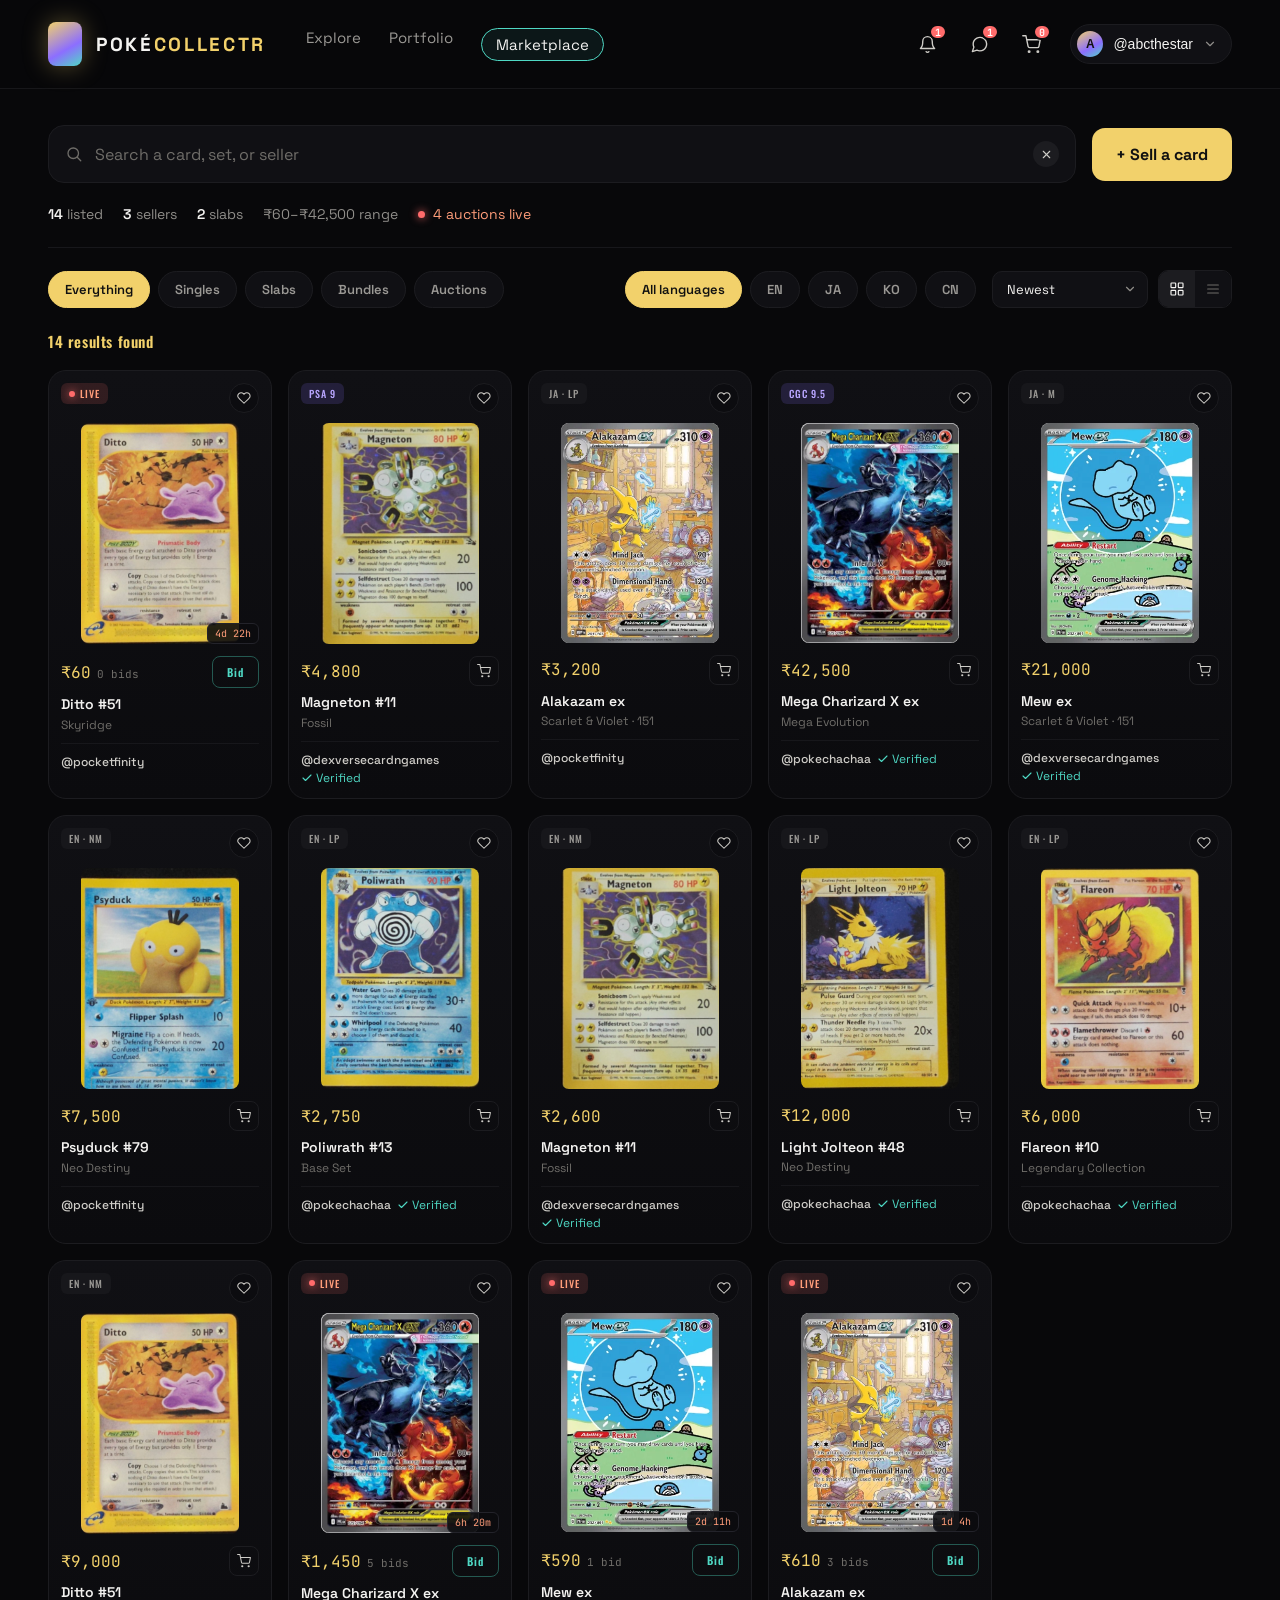
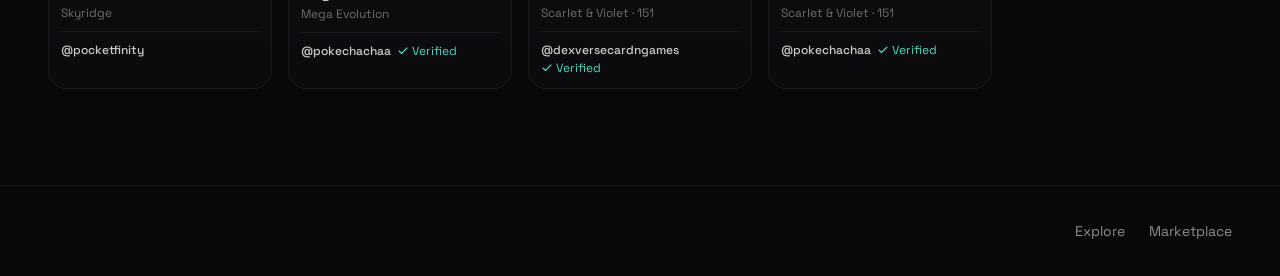
==== marketplace.html @ d92ad9d3 "Add a redesigned Marketplace page and wire it into the site New marketplace.html/.css/.js: a signed-" ====
<!DOCTYPE html>
<html lang="en">
<head>
<meta charset="utf-8">
<meta name="viewport" content="width=device-width, initial-scale=1">
<title>Marketplace — PokéCollectr</title>
<meta name="description" content="Buy Pokémon cards from real collectors — singles, slabs, bundles and live auctions.">
<link rel="preconnect" href="https://fonts.googleapis.com">
<link rel="preconnect" href="https://fonts.gstatic.com" crossorigin>
<link href="https://fonts.googleapis.com/css2?family=Space+Grotesk:wght@400;500;600;700&family=JetBrains+Mono:wght@400;500&family=Oswald:wght@400;500;600&display=swap" rel="stylesheet">
<link rel="stylesheet" href="styles.css">
<link rel="stylesheet" href="marketplace.css">
</head>
<body>

<div class="page">

  <header class="header mp-header">
    <div class="header-left">
      <a href="index.html" class="logo">
        <span class="logo-mark"></span>
        <span class="logo-text">POKÉ<span class="logo-accent">COLLECTR</span></span>
      </a>
      <nav class="nav">
        <a href="index.html#explore" class="nav-link">Explore</a>
        <a href="index.html#portfolio" class="nav-link">Portfolio</a>
        <a href="marketplace.html" class="nav-link nav-link-active">Marketplace</a>
      </nav>
    </div>
    <div class="header-right">
      <button class="icon-btn" id="notifBtn" type="button" aria-label="Notifications">
        <svg viewBox="0 0 24 24" fill="none" stroke="currentColor" stroke-width="1.75" stroke-linecap="round" stroke-linejoin="round"><path d="M18 8a6 6 0 0 0-12 0c0 7-3 9-3 9h18s-3-2-3-9"/><path d="M13.73 21a2 2 0 0 1-3.46 0"/></svg>
        <span class="icon-badge">1</span>
      </button>
      <button class="icon-btn" id="chatBtn" type="button" aria-label="Messages">
        <svg viewBox="0 0 24 24" fill="none" stroke="currentColor" stroke-width="1.75" stroke-linecap="round" stroke-linejoin="round"><path d="M21 11.5a8.38 8.38 0 0 1-.9 3.8 8.5 8.5 0 0 1-7.6 4.7 8.38 8.38 0 0 1-3.8-.9L3 21l1.9-5.7a8.38 8.38 0 0 1-.9-3.8 8.5 8.5 0 0 1 4.7-7.6 8.38 8.38 0 0 1 3.8-.9h.5a8.48 8.48 0 0 1 8 8v.5z"/></svg>
        <span class="icon-badge">1</span>
      </button>
      <button class="icon-btn" id="cartBtn" type="button" aria-label="Cart">
        <svg viewBox="0 0 24 24" fill="none" stroke="currentColor" stroke-width="1.75" stroke-linecap="round" stroke-linejoin="round"><circle cx="9" cy="21" r="1"/><circle cx="20" cy="21" r="1"/><path d="M1 1h4l2.68 13.39a2 2 0 0 0 2 1.61h9.72a2 2 0 0 0 2-1.61L23 6H6"/></svg>
        <span class="icon-badge" id="cartBadge" hidden>0</span>
      </button>

      <div class="avatar-menu">
        <button class="avatar-btn" id="avatarBtn" type="button" aria-haspopup="true" aria-expanded="false">
          <span class="avatar-circle">A</span>
          <span class="avatar-name">@abcthestar</span>
          <svg class="avatar-chevron" viewBox="0 0 24 24" fill="none" stroke="currentColor" stroke-width="2" stroke-linecap="round" stroke-linejoin="round"><polyline points="6 9 12 15 18 9"/></svg>
        </button>
        <div class="avatar-dropdown" id="avatarDropdown" hidden>
          <a href="index.html#portfolio" class="avatar-dropdown-item">Portfolio</a>
          <a href="marketplace.html" class="avatar-dropdown-item">My listings</a>
          <a href="index.html" class="avatar-dropdown-item">Sign out</a>
        </div>
      </div>
    </div>
  </header>

  <main class="mp-main">
    <div class="mp-toolbar">
      <div class="mp-search">
        <svg class="mp-search-icon" viewBox="0 0 24 24" fill="none" stroke="currentColor" stroke-width="1.75" stroke-linecap="round" stroke-linejoin="round"><circle cx="11" cy="11" r="7"/><line x1="21" y1="21" x2="16.65" y2="16.65"/></svg>
        <input type="text" id="searchInput" class="mp-search-input" placeholder="Search a card, set, or seller" autocomplete="off">
        <button class="mp-search-clear" id="searchClear" type="button" aria-label="Clear search" hidden>
          <svg viewBox="0 0 24 24" fill="none" stroke="currentColor" stroke-width="2" stroke-linecap="round" stroke-linejoin="round"><line x1="18" y1="6" x2="6" y2="18"/><line x1="6" y1="6" x2="18" y2="18"/></svg>
        </button>
      </div>
      <a href="#" class="btn-market-cta mp-sell-cta">+ Sell a card</a>
    </div>

    <div class="mp-stats" id="mpStats"></div>

    <div class="mp-filters">
      <div class="mp-pillrow" id="typeFilters" role="tablist">
        <button class="mp-pill mp-pill-active" data-type="everything" type="button">Everything</button>
        <button class="mp-pill" data-type="single" type="button">Singles</button>
        <button class="mp-pill" data-type="slab" type="button">Slabs</button>
        <button class="mp-pill" data-type="bundle" type="button">Bundles</button>
        <button class="mp-pill" data-type="auction" type="button">Auctions</button>
      </div>
      <div class="mp-filters-right">
        <div class="mp-pillrow" id="langFilters">
          <button class="mp-pill mp-pill-active" data-lang="all" type="button">All languages</button>
          <button class="mp-pill" data-lang="EN" type="button">EN</button>
          <button class="mp-pill" data-lang="JA" type="button">JA</button>
          <button class="mp-pill" data-lang="KO" type="button">KO</button>
          <button class="mp-pill" data-lang="CN" type="button">CN</button>
        </div>
        <div class="mp-controls-right">
          <select id="sortSelect" class="mp-sort">
            <option value="newest">Newest</option>
            <option value="price-asc">Price: low to high</option>
            <option value="price-desc">Price: high to low</option>
            <option value="bids">Most bids</option>
          </select>
          <div class="mp-view-toggle">
            <button class="mp-view-btn mp-view-active" id="gridViewBtn" type="button" aria-label="Grid view">
              <svg viewBox="0 0 24 24" fill="none" stroke="currentColor" stroke-width="1.75" stroke-linecap="round" stroke-linejoin="round"><rect x="3" y="3" width="7" height="7" rx="1"/><rect x="14" y="3" width="7" height="7" rx="1"/><rect x="3" y="14" width="7" height="7" rx="1"/><rect x="14" y="14" width="7" height="7" rx="1"/></svg>
            </button>
            <button class="mp-view-btn" id="listViewBtn" type="button" aria-label="List view">
              <svg viewBox="0 0 24 24" fill="none" stroke="currentColor" stroke-width="1.75" stroke-linecap="round" stroke-linejoin="round"><line x1="4" y1="6" x2="20" y2="6"/><line x1="4" y1="12" x2="20" y2="12"/><line x1="4" y1="18" x2="20" y2="18"/></svg>
            </button>
          </div>
        </div>
      </div>
    </div>

    <div class="mp-result-count" id="resultCount"></div>

    <div class="mp-grid" id="mpGrid"></div>

    <p class="mp-empty" id="mpEmpty" hidden>No listings match your filters. Try a different search or clear a filter.</p>
  </main>

  <footer class="footer mp-footer">
    <div class="footer-links">
      <a href="index.html#explore" class="footer-link">Explore</a>
      <a href="marketplace.html" class="footer-link">Marketplace</a>
    </div>
  </footer>
</div>

<div class="toast" id="toast" hidden></div>

<script src="marketplace.js"></script>
</body>
</html>
---- styles.css ----
html, body { margin: 0; padding: 0; background: #08080a; }
* { box-sizing: border-box; }
a { color: #f2d16b; text-decoration: none; }
a:hover { color: #ffe89a; }
::selection { background: #f2d16b; color: #111; }

@keyframes holo { 0% { background-position: 0% 50%; } 100% { background-position: 200% 50%; } }
@keyframes marquee { 0% { transform: translateX(0); } 100% { transform: translateX(-50%); } }
@keyframes floaty { 0%, 100% { transform: translateY(0); } 50% { transform: translateY(-14px); } }
@keyframes glowpulse { 0%, 100% { opacity: .45; } 50% { opacity: .9; } }
@keyframes spinslow { 0% { transform: rotate(0deg); } 100% { transform: rotate(360deg); } }

.page {
  background: #08080a;
  color: #f4f3f1;
  font-family: 'Space Grotesk', Helvetica, sans-serif;
  min-height: 100vh;
  overflow-x: hidden;
}

/* ---------- hero wrap ---------- */

.hero-wrap { position: relative; overflow: hidden; padding-bottom: 40px; }

.ambient-glow {
  position: absolute; top: -380px; left: 50%; transform: translateX(-50%);
  width: 1400px; height: 900px;
  background: radial-gradient(closest-side, rgba(242, 209, 107, .24), rgba(79, 216, 196, .16) 45%, transparent 74%);
  animation: glowpulse 7s ease-in-out infinite;
  pointer-events: none;
}

.grid-overlay {
  position: absolute; inset: 0;
  background-image:
    linear-gradient(rgba(242, 209, 107, .05) 1px, transparent 1px),
    linear-gradient(90deg, rgba(242, 209, 107, .05) 1px, transparent 1px);
  background-size: 64px 64px;
  mask-image: radial-gradient(closest-side at 50% 30%, #000, transparent);
  pointer-events: none;
}

/* ---------- header ---------- */

.header {
  position: relative; display: flex; align-items: center; justify-content: space-between;
  gap: 24px; padding: 22px 48px; max-width: 1440px; margin: 0 auto;
}

.header-left { display: flex; align-items: center; gap: 40px; }

.logo { display: flex; align-items: center; gap: 14px; color: #f4f3f1; }

.logo-mark {
  display: block; width: 34px; height: 44px; border-radius: 8px; flex: 0 0 auto;
  background: linear-gradient(150deg, #f2d16b, #8c6eff 60%, #4fd8c4);
  box-shadow: 0 0 24px rgba(242, 209, 107, .35);
}

.logo-text { font-size: 19px; font-weight: 700; letter-spacing: .14em; }
.logo-accent { color: #f2d16b; }

.nav { display: flex; gap: 28px; font-size: 15px; }
.nav-link { color: #9a9894; }
.nav-link:hover { color: #ffffff; }

.header-right { display: flex; align-items: center; gap: 14px; }

.btn-signin {
  padding: 10px 20px; border-radius: 999px; background: #f2d16b; color: #111111;
  font-weight: 600; font-size: 14px;
}
.btn-signin:hover, .btn-hero-primary:hover, .btn-market-cta:hover, .btn-closing-primary:hover {
  background: #ffe89a; color: #111111;
}

/* ---------- hero ---------- */

.hero {
  position: relative; max-width: 1440px; margin: 0 auto; padding: 40px 48px 0;
  display: grid; grid-template-columns: repeat(auto-fit, minmax(440px, 1fr)); gap: 48px; align-items: center;
}

.hero-title {
  margin: 0; font-size: 88px; line-height: .95; letter-spacing: -.035em; font-weight: 700;
  text-wrap: balance;
}

.holo-text {
  background: linear-gradient(90deg, #ff9d7a, #f2d16b 30%, #4fd8c4 62%, #8c6eff);
  background-size: 200% 100%;
  -webkit-background-clip: text; background-clip: text; color: transparent;
  animation: holo 6s linear infinite;
}

.hero-tagline {
  margin: 26px 0 0; max-width: 520px; font-size: 20px; line-height: 1.55; color: #a5a39f;
  text-wrap: pretty;
}

.hero-ctas { display: flex; gap: 14px; margin-top: 36px; flex-wrap: wrap; }

.btn-hero-primary {
  display: inline-flex; align-items: center; gap: 10px; padding: 17px 30px; border-radius: 14px;
  background: #f2d16b; color: #111111; font-size: 17px; font-weight: 700;
  box-shadow: 0 14px 40px rgba(242, 209, 107, .28);
  transition: transform .2s ease;
}
.btn-hero-primary:hover { transform: translateY(-2px); }

.btn-hero-secondary {
  display: inline-flex; align-items: center; padding: 17px 30px; border-radius: 14px;
  border: 1px solid #2a2a2e; color: #f4f3f1; font-size: 17px; font-weight: 600;
}
.btn-hero-secondary:hover { border-color: #5b5b62; color: #ffffff; }

/* ---------- hero visual / card fan ---------- */

.hero-visual { position: relative; height: 560px; display: flex; align-items: center; justify-content: center; }

.hero-orb {
  position: absolute; width: 420px; height: 420px; border-radius: 999px;
  background: radial-gradient(closest-side, rgba(79, 216, 196, .24), transparent 70%);
  filter: blur(10px);
}

.hero-ring {
  position: absolute; width: 520px; height: 520px; border: 1px dashed rgba(255, 255, 255, .07);
  border-radius: 999px; animation: spinslow 60s linear infinite;
}

.card-fan { position: relative; width: 520px; height: 520px; perspective: 1200px; }

.card-tilt { position: absolute; transition: transform .35s ease; }
.card-left { left: -116px; top: 112px; width: 230px; transform: rotate(-13deg); }
.card-right { right: -116px; top: 112px; width: 230px; transform: rotate(12deg); }
.card-center { left: 50%; top: 24px; width: 262px; margin-left: -131px; animation: floaty 6s ease-in-out infinite; z-index: 3; }

.card-frame {
  position: relative; border-radius: 16px; padding: 9px;
  box-shadow: 0 30px 70px rgba(0, 0, 0, .65);
}
.card-frame-left { background: linear-gradient(150deg, #ff9d7a, #f2d16b, #4fd8c4); }
.card-frame-right { background: linear-gradient(150deg, #8c6eff, #4fd8c4, #f2d16b); }
.card-frame-center {
  border-radius: 20px; padding: 11px;
  background: linear-gradient(120deg, #f2d16b, #ff9d7a 25%, #8c6eff 55%, #4fd8c4);
  background-size: 220% 220%;
  animation: holo 7s linear infinite;
  box-shadow: 0 44px 100px rgba(0, 0, 0, .75), 0 0 60px rgba(242, 209, 107, .18);
}

.card-sheen {
  position: absolute; inset: 0; border-radius: 16px; pointer-events: none; opacity: 0;
  transition: opacity .3s ease;
  background: radial-gradient(220px circle at 50% 50%, rgba(255, 255, 255, .42), rgba(255, 255, 255, .06) 45%, transparent 70%);
  mix-blend-mode: soft-light;
}
.card-frame-center .card-sheen { border-radius: 20px; }

.card-art-wrap { position: relative; }
.card-art { display: block; width: 100%; height: 290px; object-fit: cover; border-radius: 10px; }
.card-art-center { height: 340px; border-radius: 12px; }

.price-tile {
  position: absolute; right: -16px; top: -6px; display: flex; flex-direction: column; gap: 4px;
  padding: 13px 16px; border-radius: 14px; border: 1px solid #23232a; background: rgba(11, 11, 14, .9);
  z-index: 4;
}
.price-tile-label { font-family: 'Oswald', sans-serif; font-weight: 500; font-size: 12px; letter-spacing: .2em; color: #6f6d69; }
.price-tile-value { font-size: 19px; font-weight: 700; }
.price-tile-delta { font-family: 'JetBrains Mono', monospace; font-size: 11px; }
.price-tile-delta.up { color: #4fd8c4; }

.sold-tile {
  position: absolute; left: 6px; bottom: 74px; display: flex; align-items: center; gap: 10px;
  padding: 11px 15px; border-radius: 14px; border: 1px solid #23232a; background: rgba(11, 11, 14, .9);
  animation: floaty 7s ease-in-out infinite; z-index: 4;
}
.sold-dot { width: 8px; height: 8px; border-radius: 99px; background: #4fd8c4; box-shadow: 0 0 10px #4fd8c4; }
.sold-text { font-size: 14px; font-weight: 600; }
.sold-time { font-family: 'JetBrains Mono', monospace; font-size: 12px; color: #6f6d69; }

/* ---------- ticker ---------- */

.ticker-section {
  position: relative; border-top: 1px solid #17171a; border-bottom: 1px solid #17171a;
  background: #0b0b0e; padding: 20px 0; overflow: hidden;
}
.ticker-track { display: flex; width: max-content; animation: marquee 38s linear infinite; }
.ticker-set { display: flex; }
.ticker-item {
  display: flex; align-items: center; gap: 12px; padding: 0 32px; border-right: 1px solid #17171a;
  white-space: nowrap;
}
.ticker-name { font-size: 15px; font-weight: 600; }
.ticker-meta { font-family: 'JetBrains Mono', monospace; font-size: 11px; letter-spacing: .1em; color: #5d5c58; }
.ticker-delta { font-family: 'JetBrains Mono', monospace; font-size: 13px; }
.ticker-delta.up { color: #4fd8c4; }
.ticker-delta.down { color: #ff9d7a; }

/* ---------- features ---------- */

.features-section { max-width: 1440px; margin: 0 auto; padding: 80px 48px 0; }

.section-title {
  margin: 0; font-size: 46px; line-height: 1.02; letter-spacing: -.03em; max-width: 560px;
  text-wrap: balance;
}

.features-grid {
  display: grid; grid-template-columns: repeat(auto-fit, minmax(280px, 1fr)); gap: 20px;
  margin-top: 40px; align-items: stretch;
}

.feature-card {
  display: flex; flex-direction: column; padding: 30px; border-radius: 22px; border: 1px solid #1c1c20;
  background: linear-gradient(180deg, #101014, #0b0b0e);
  transition: border-color .25s ease, transform .25s ease;
}
.feature-card:hover { border-color: #3a3a42; transform: translateY(-4px); }

.feature-num { font-family: 'Oswald', sans-serif; font-weight: 600; font-size: 15px; letter-spacing: .16em; }
.feature-num-gold { color: #f2d16b; }
.feature-num-teal { color: #4fd8c4; }
.feature-num-violet { color: #8c6eff; }

.feature-title { margin: 16px 0 10px; font-size: 22px; font-weight: 600; letter-spacing: -.01em; }
.feature-desc { margin: 0 0 26px; font-size: 15px; line-height: 1.6; color: #8f8d89; max-width: 34ch; }

.feature-body { margin-top: auto; display: flex; flex-direction: column; justify-content: flex-end; min-height: 170px; }

.lang-table { border-top: 1px solid #17171b; }
.lang-row { display: flex; align-items: center; gap: 12px; padding: 11px 0; border-bottom: 1px solid #17171b; }
.lang-row-last { border-bottom: none; }
.lang-code { width: 30px; font-family: 'JetBrains Mono', monospace; font-size: 11px; }
.lang-code.gold { color: #f2d16b; }
.lang-name { flex: 1; font-size: 13px; color: #cfcdc8; }
.lang-count { font-family: 'JetBrains Mono', monospace; font-size: 12px; color: #8f8d89; }

.chart-bars { display: flex; align-items: flex-end; gap: 8px; height: 104px; }
.chart-bar { flex: 1; border-radius: 4px; }
.chart-labels { display: flex; gap: 8px; margin-top: 10px; }
.chart-label { flex: 1; text-align: center; font-family: 'JetBrains Mono', monospace; font-size: 10px; color: #8f8d89; }
.chart-footer {
  display: flex; align-items: baseline; gap: 8px; margin-top: 14px; padding-top: 14px;
  border-top: 1px solid #17171b;
}
.chart-footer-name { font-family: 'JetBrains Mono', monospace; font-size: 11px; letter-spacing: .1em; color: #5d5c58; }
.chart-footer-delta { font-family: 'JetBrains Mono', monospace; font-size: 13px; }
.chart-footer-delta.up { margin-left: auto; color: #4fd8c4; }

.portfolio-value-card { padding: 16px; border-radius: 14px; background: #0c0c10; border: 1px solid #1c1c20; }
.portfolio-label { font-family: 'JetBrains Mono', monospace; font-size: 10px; letter-spacing: .14em; color: #5d5c58; }
.portfolio-value { margin-top: 8px; font-size: 26px; font-weight: 700; letter-spacing: -.02em; }
.portfolio-meta { display: flex; align-items: center; gap: 10px; margin-top: 6px; }
.portfolio-delta { font-family: 'JetBrains Mono', monospace; font-size: 11px; }
.portfolio-delta.up { color: #4fd8c4; }
.portfolio-period { font-family: 'JetBrains Mono', monospace; font-size: 11px; color: #5d5c58; }

.portfolio-link {
  margin-top: 10px; padding: 11px 14px; border-radius: 10px; background: #0c0c10; border: 1px solid #1c1c20;
  font-family: 'JetBrains Mono', monospace; font-size: 11px; color: #8f8d89;
}
.portfolio-link-user { color: #f2d16b; }

/* ---------- marketplace ---------- */

.market-section { max-width: 1440px; margin: 0 auto; padding: 80px 48px 0; }

.market-panel {
  position: relative; overflow: hidden; border-radius: 30px; border: 1px solid #1c1c20;
  background: linear-gradient(135deg, #101014, #0b0b0e 55%, #0e0d16); padding: 56px;
}
.market-glow {
  position: absolute; right: -140px; top: -140px; width: 520px; height: 520px;
  background: radial-gradient(closest-side, rgba(79, 216, 196, .16), transparent 70%);
  pointer-events: none;
}
.market-grid {
  position: relative; display: grid; grid-template-columns: repeat(auto-fit, minmax(380px, 1fr));
  gap: 56px; align-items: center;
}

.market-eyebrow { font-family: 'Oswald', sans-serif; font-weight: 500; font-size: 14px; letter-spacing: .28em; color: #4fd8c4; }
.market-title { margin: 18px 0 0; font-size: 48px; line-height: 1.04; letter-spacing: -.03em; text-wrap: balance; }
.market-desc { margin: 22px 0 0; font-size: 17px; line-height: 1.65; color: #8f8d89; max-width: 480px; }

.market-points { display: flex; flex-direction: column; gap: 14px; margin-top: 32px; }
.market-point { display: flex; gap: 12px; align-items: baseline; }
.market-arrow { font-family: 'JetBrains Mono', monospace; font-size: 12px; color: #f2d16b; }
.market-point-text { font-size: 16px; color: #cfcdc8; }

.btn-market-cta {
  display: inline-flex; margin-top: 34px; padding: 16px 28px; border-radius: 13px;
  background: #f2d16b; color: #111111; font-weight: 700; font-size: 16px;
}

.listings-grid { display: grid; grid-template-columns: repeat(auto-fit, minmax(150px, 1fr)); gap: 12px; }

.listing-card {
  display: flex; flex-direction: column; border-radius: 16px; border: 1px solid #1c1c20;
  background: #0b0b0e; padding: 10px; color: #f4f3f1;
  transition: border-color .2s ease, transform .2s ease;
}
.listing-card:hover { border-color: #3a3a42; transform: translateY(-3px); color: #f4f3f1; }

.listing-chips { display: flex; align-items: center; gap: 6px; }
.listing-chip {
  padding: 3px 7px; border-radius: 6px; background: #17171b; font-family: 'Oswald', sans-serif;
  font-weight: 500; font-size: 10px; letter-spacing: .12em; color: #9a9894;
}
.listing-chip-cond { letter-spacing: .08em; color: #cfcdc8; }

.listing-art-wrap { margin: 10px 0 12px; display: flex; justify-content: center; }
.listing-art { display: block; width: 100%; max-width: 132px; height: auto; border-radius: 6px; }

.listing-price { font-family: 'JetBrains Mono', monospace; font-size: 15px; color: #f2d16b; }
.listing-name { margin-top: 6px; font-size: 14px; font-weight: 600; line-height: 1.25; }
.listing-set {
  margin-top: 4px; font-size: 12px; color: #6f6d69; white-space: nowrap; overflow: hidden;
  text-overflow: ellipsis;
}

.listings-footer {
  display: flex; align-items: center; justify-content: space-between; gap: 16px; margin-top: 18px;
  font-size: 13px; color: #6f6d69;
}
.listings-seller { color: #cfcdc8; }
.listings-link { color: #4fd8c4; }
.listings-link:hover { color: #8ff0e2; }

/* ---------- closing CTA ---------- */

.closing-section { max-width: 1440px; margin: 0 auto; padding: 80px 48px 90px; }

.closing-panel {
  position: relative; overflow: hidden; border-radius: 30px; padding: 60px 56px; text-align: center;
  background: linear-gradient(135deg, rgba(242, 209, 107, .12), rgba(79, 216, 196, .08));
  border: 1px solid #23231f;
}
.closing-glow {
  position: absolute; left: 50%; top: -260px; transform: translateX(-50%); width: 900px; height: 600px;
  background: radial-gradient(closest-side, rgba(242, 209, 107, .18), transparent 70%);
  pointer-events: none;
}
.closing-title { position: relative; margin: 0; font-size: 60px; line-height: 1; letter-spacing: -.035em; }
.closing-desc { position: relative; margin: 20px auto 0; max-width: 520px; font-size: 19px; line-height: 1.55; color: #a5a39f; }
.closing-ctas { position: relative; display: flex; gap: 14px; justify-content: center; margin-top: 38px; flex-wrap: wrap; }

.btn-closing-primary {
  padding: 17px 32px; border-radius: 14px; background: #f2d16b; color: #111111;
  font-weight: 700; font-size: 17px;
  box-shadow: 0 14px 40px rgba(242, 209, 107, .25);
}
.btn-closing-secondary {
  padding: 17px 32px; border-radius: 14px; border: 1px solid #33333a; color: #f4f3f1;
  font-weight: 600; font-size: 17px;
}
.btn-closing-secondary:hover { border-color: #666666; color: #ffffff; }

/* ---------- footer ---------- */

.footer {
  border-top: 1px solid #16161a; padding: 36px 48px; max-width: 1440px; margin: 0 auto;
  display: flex; justify-content: flex-end; align-items: center; gap: 24px; flex-wrap: wrap;
}
.footer-links { display: flex; gap: 24px; font-size: 14px; }
.footer-link { color: #8f8d89; }
.footer-link:hover { color: #ffffff; }

/* ========================================================= */
/* Responsive: tablet — stack the two-column grids            */
/* ========================================================= */

@media (max-width: 900px) {
  .header { padding: 20px 32px; }
  .hero { grid-template-columns: 1fr; padding: 32px 32px 0; gap: 36px; }
  .hero-title { font-size: 64px; }
  .features-section { padding: 64px 32px 0; }
  .market-section { padding: 64px 32px 0; }
  .market-panel { padding: 40px; }
  .market-grid { grid-template-columns: 1fr; gap: 40px; }
  .closing-section { padding: 64px 32px 76px; }
}

/* ========================================================= */
/* Responsive: phone — scale the card fan, tighten spacing     */
/* ========================================================= */

@media (max-width: 560px) {
  .header { flex-wrap: wrap; padding: 16px 18px; gap: 14px 0; }
  .header-left { display: contents; }
  .logo { order: 1; }
  .header-right { order: 2; }
  .logo-mark { width: 28px; height: 36px; }
  .logo-text { font-size: 15px; }
  .nav { order: 3; width: 100%; gap: 14px; font-size: 13px; }
  .btn-signin { padding: 9px 16px; font-size: 13px; }

  .hero { padding: 24px 18px 0; gap: 28px; }
  .hero-title { font-size: 40px; line-height: .98; }
  .hero-tagline { font-size: 16px; margin-top: 18px; max-width: 100%; }
  .hero-ctas { margin-top: 24px; }
  .btn-hero-primary, .btn-hero-secondary { padding: 14px 22px; font-size: 15px; }

  .hero-visual { height: 300px; }
  .hero-orb { width: 220px; height: 220px; }
  .hero-ring { width: 280px; height: 280px; }

  .card-fan { width: 280px; height: 280px; }
  .card-left { left: -56px; top: 58px; width: 118px; }
  .card-right { right: -56px; top: 58px; width: 118px; }
  .card-center { top: 10px; width: 134px; margin-left: -67px; }
  .card-frame { padding: 6px; border-radius: 11px; }
  .card-frame-center { padding: 7px; border-radius: 14px; }
  .card-art { height: 150px; border-radius: 7px; }
  .card-art-center { height: 176px; border-radius: 8px; }

  .price-tile { right: -4px; top: -8px; padding: 9px 11px; gap: 3px; }
  .price-tile-label { font-size: 10px; }
  .price-tile-value { font-size: 15px; }
  .price-tile-delta { font-size: 10px; }

  .sold-tile { left: 0; bottom: 34px; padding: 8px 11px; gap: 7px; }
  .sold-dot { width: 7px; height: 7px; }
  .sold-text { font-size: 12px; }
  .sold-time { font-size: 10px; }

  .ticker-item { padding: 0 20px; gap: 10px; }
  .ticker-name { font-size: 13px; }
  .ticker-meta { font-size: 10px; }
  .ticker-delta { font-size: 12px; }

  .features-section { padding: 48px 18px 0; }
  .section-title { font-size: 30px; }
  .features-grid { grid-template-columns: 1fr; gap: 16px; margin-top: 28px; }
  .feature-card { padding: 22px; }

  .market-section { padding: 48px 18px 0; }
  .market-panel { padding: 26px 20px; border-radius: 22px; }
  .market-title { font-size: 30px; }
  .market-desc { font-size: 15px; }
  .btn-market-cta { padding: 14px 22px; font-size: 15px; margin-top: 24px; }
  .listings-grid { grid-template-columns: repeat(auto-fit, minmax(120px, 1fr)); gap: 10px; }
  .listings-footer { flex-direction: column; align-items: flex-start; gap: 8px; }

  .closing-section { padding: 48px 18px 64px; }
  .closing-panel { padding: 40px 22px; border-radius: 22px; }
  .closing-title { font-size: 34px; }
  .closing-desc { font-size: 16px; }
  .closing-ctas { margin-top: 26px; }
  .btn-closing-primary, .btn-closing-secondary { padding: 14px 24px; font-size: 15px; }

  .footer { padding: 28px 18px; }
}
---- marketplace.css ----
/* ---------- header ---------- */

.mp-header {
  position: sticky; top: 0; z-index: 20;
  background: rgba(8, 8, 10, .92);
  backdrop-filter: blur(10px);
  border-bottom: 1px solid #17171a;
}

.nav-link-active {
  color: #f4f3f1;
  padding: 6px 14px;
  border-radius: 999px;
  border: 1px solid #4fd8c4;
  background: rgba(79, 216, 196, .08);
}
.nav-link-active:hover { color: #f4f3f1; }

.icon-btn {
  position: relative;
  display: inline-flex; align-items: center; justify-content: center;
  width: 38px; height: 38px; border-radius: 999px;
  background: transparent; border: 1px solid transparent; color: #cfcdc8;
  cursor: pointer;
}
.icon-btn svg { width: 19px; height: 19px; }
.icon-btn:hover { background: #16161a; border-color: #23232a; color: #f4f3f1; }

.icon-badge {
  position: absolute; top: -2px; right: -2px;
  min-width: 16px; height: 16px; padding: 0 4px; border-radius: 999px;
  background: #ff6b6b; color: #fff;
  font-family: 'JetBrains Mono', monospace; font-size: 10px; font-weight: 600;
  display: flex; align-items: center; justify-content: center;
  border: 2px solid #08080a;
}

.avatar-menu { position: relative; margin-left: 6px; }
.avatar-btn {
  display: flex; align-items: center; gap: 10px;
  background: #101014; border: 1px solid #1c1c20; border-radius: 999px;
  padding: 6px 14px 6px 6px; cursor: pointer; color: #f4f3f1;
}
.avatar-btn:hover { border-color: #3a3a42; }
.avatar-circle {
  width: 26px; height: 26px; border-radius: 999px; flex: 0 0 auto;
  background: linear-gradient(150deg, #f2d16b, #8c6eff 60%, #4fd8c4);
  display: flex; align-items: center; justify-content: center;
  font-weight: 700; font-size: 12px; color: #111;
}
.avatar-name { font-size: 14px; font-weight: 500; }
.avatar-chevron { width: 14px; height: 14px; color: #8f8d89; }

.avatar-dropdown {
  position: absolute; right: 0; top: calc(100% + 10px); min-width: 180px;
  background: #101014; border: 1px solid #1c1c20; border-radius: 14px;
  padding: 6px; box-shadow: 0 20px 44px rgba(0, 0, 0, .5);
}
.avatar-dropdown-item {
  display: block; padding: 10px 12px; border-radius: 9px; font-size: 14px; color: #cfcdc8;
}
.avatar-dropdown-item:hover { background: #17171b; color: #f4f3f1; }

/* ---------- main layout ---------- */

.mp-main { max-width: 1440px; margin: 0 auto; padding: 36px 48px 96px; }

.mp-toolbar { display: flex; gap: 16px; align-items: center; }

.mp-search {
  flex: 1; position: relative; display: flex; align-items: center;
  background: #101014; border: 1px solid #1c1c20; border-radius: 16px;
  padding: 0 16px; height: 58px;
}
.mp-search:focus-within { border-color: #3a3a42; }
.mp-search-icon { width: 18px; height: 18px; color: #6f6d69; flex: 0 0 auto; }
.mp-search-input {
  flex: 1; background: transparent; border: none; outline: none;
  padding: 0 12px; font-family: 'Space Grotesk', sans-serif; font-size: 16px; color: #f4f3f1;
}
.mp-search-input::placeholder { color: #6f6d69; }
.mp-search-clear {
  display: flex; align-items: center; justify-content: center;
  width: 26px; height: 26px; border-radius: 999px; border: none;
  background: #1c1c20; color: #cfcdc8; cursor: pointer; flex: 0 0 auto;
}
.mp-search-clear svg { width: 13px; height: 13px; }
.mp-search-clear:hover { background: #26262c; }

.mp-sell-cta { margin-top: 0; padding: 16px 24px; white-space: nowrap; }

/* ---------- stats ---------- */

.mp-stats {
  display: flex; flex-wrap: wrap; gap: 8px 20px; align-items: center;
  margin-top: 22px; font-size: 14px; color: #8f8d89;
}
.mp-stats strong { color: #f4f3f1; font-weight: 600; }
.mp-stats .mp-stat-live { display: flex; align-items: center; gap: 8px; color: #ff9d7a; }
.mp-stat-dot {
  width: 7px; height: 7px; border-radius: 999px; background: #ff6b6b;
  box-shadow: 0 0 8px #ff6b6b; animation: glowpulse 1.6s ease-in-out infinite;
}

/* ---------- filters ---------- */

.mp-filters {
  display: flex; flex-wrap: wrap; gap: 16px; align-items: center; justify-content: space-between;
  margin-top: 24px; padding-top: 22px; border-top: 1px solid #17171b;
}
.mp-filters-right { display: flex; flex-wrap: wrap; gap: 16px; align-items: center; }

.mp-pillrow { display: flex; flex-wrap: wrap; gap: 8px; }

.mp-pill {
  padding: 9px 16px; border-radius: 999px; border: 1px solid #1c1c20; background: #101014;
  color: #9a9894; font-family: 'Space Grotesk', sans-serif; font-size: 13px; font-weight: 600;
  cursor: pointer; white-space: nowrap;
}
.mp-pill:hover { border-color: #3a3a42; color: #f4f3f1; }
.mp-pill-active, .mp-pill-active:hover {
  background: #f2d16b; border-color: #f2d16b; color: #111111;
}

.mp-controls-right { display: flex; align-items: center; gap: 10px; }

.mp-sort {
  appearance: none; -webkit-appearance: none;
  background: #101014; border: 1px solid #1c1c20; border-radius: 10px;
  padding: 9px 34px 9px 14px; color: #f4f3f1; font-family: 'Space Grotesk', sans-serif; font-size: 13px;
  cursor: pointer;
  background-image: url("data:image/svg+xml,%3Csvg xmlns='http://www.w3.org/2000/svg' viewBox='0 0 24 24' fill='none' stroke='%238f8d89' stroke-width='2' stroke-linecap='round' stroke-linejoin='round'%3E%3Cpolyline points='6 9 12 15 18 9'/%3E%3C/svg%3E");
  background-repeat: no-repeat; background-position: right 10px center; background-size: 14px;
}
.mp-sort:hover { border-color: #3a3a42; }

.mp-view-toggle { display: flex; border: 1px solid #1c1c20; border-radius: 10px; overflow: hidden; }
.mp-view-btn {
  display: flex; align-items: center; justify-content: center; width: 36px; height: 36px;
  background: #101014; border: none; color: #6f6d69; cursor: pointer;
}
.mp-view-btn svg { width: 16px; height: 16px; }
.mp-view-btn:hover { color: #cfcdc8; }
.mp-view-active { background: #1c1c20; color: #f4f3f1; }

/* ---------- result count ---------- */

.mp-result-count {
  margin-top: 22px; font-family: 'Oswald', sans-serif; font-weight: 600; font-size: 15px;
  letter-spacing: .04em; color: #f2d16b;
}

/* ---------- grid ---------- */

.mp-grid {
  display: grid; grid-template-columns: repeat(auto-fill, minmax(210px, 1fr)); gap: 16px;
  margin-top: 18px;
}
.mp-grid.mp-grid-list { grid-template-columns: 1fr; gap: 10px; }

.mp-empty {
  margin-top: 60px; text-align: center; color: #6f6d69; font-size: 15px;
}

/* ---------- card ---------- */

.mp-card {
  display: flex; flex-direction: column; border-radius: 18px; border: 1px solid #1c1c20;
  background: linear-gradient(180deg, #101014, #0b0b0e); padding: 12px;
  transition: border-color .2s ease, transform .2s ease;
}
.mp-card:hover { border-color: #3a3a42; transform: translateY(-3px); }

.mp-card-top { display: flex; align-items: flex-start; justify-content: space-between; gap: 8px; }

.mp-badge {
  display: inline-flex; align-items: center; gap: 5px; padding: 3px 8px; border-radius: 6px;
  font-family: 'Oswald', sans-serif; font-weight: 500; font-size: 10px; letter-spacing: .1em;
}
.mp-badge-live { background: rgba(255, 107, 107, .14); color: #ff9d7a; }
.mp-badge-live .mp-stat-dot { width: 6px; height: 6px; }
.mp-badge-chip { background: #17171b; color: #9a9894; }
.mp-badge-slab { background: rgba(140, 110, 255, .16); color: #b9a6ff; }

.mp-fav {
  display: flex; align-items: center; justify-content: center; width: 30px; height: 30px;
  border-radius: 999px; border: 1px solid #1c1c20; background: rgba(11, 11, 14, .7);
  color: #cfcdc8; cursor: pointer; flex: 0 0 auto;
}
.mp-fav svg { width: 14px; height: 14px; }
.mp-fav:hover { border-color: #3a3a42; }
.mp-fav-active { color: #ff6b6b; }
.mp-fav-active svg { fill: #ff6b6b; }

.mp-card-art-wrap { margin: 10px 0 12px; display: flex; justify-content: center; position: relative; }
.mp-card-art { display: block; width: 100%; max-width: 158px; height: auto; border-radius: 8px; }
.mp-card-time {
  position: absolute; right: 0; bottom: 0; padding: 3px 7px; border-radius: 6px;
  background: rgba(11, 11, 14, .88); font-family: 'JetBrains Mono', monospace; font-size: 10px;
  color: #ff9d7a; border: 1px solid #23232a;
}

.mp-card-price-row { display: flex; align-items: center; justify-content: space-between; gap: 8px; }
.mp-card-price { font-family: 'JetBrains Mono', monospace; font-size: 16px; color: #f2d16b; }
.mp-card-bids { font-family: 'JetBrains Mono', monospace; font-size: 11px; color: #6f6d69; margin-left: 6px; }

.mp-action-btn {
  padding: 7px 14px; border-radius: 8px; font-family: 'Oswald', sans-serif; font-weight: 600;
  font-size: 11px; letter-spacing: .08em; cursor: pointer; border: 1px solid;
  background: transparent; flex: 0 0 auto;
}
.mp-action-bid { color: #4fd8c4; border-color: #245951; }
.mp-action-bid:hover { background: rgba(79, 216, 196, .1); }
.mp-action-cart { display: flex; align-items: center; justify-content: center; width: 30px; height: 30px; padding: 0; color: #cfcdc8; border-color: #1c1c20; }
.mp-action-cart svg { width: 14px; height: 14px; }
.mp-action-cart:hover { border-color: #3a3a42; color: #f4f3f1; }

.mp-card-name { margin-top: 8px; font-size: 14px; font-weight: 600; line-height: 1.25; }
.mp-card-set {
  margin-top: 3px; font-size: 12px; color: #6f6d69; white-space: nowrap; overflow: hidden; text-overflow: ellipsis;
}

.mp-card-seller {
  margin-top: 10px; padding-top: 10px; border-top: 1px solid #17171b;
  display: flex; flex-wrap: wrap; align-items: center; row-gap: 2px; column-gap: 6px;
  font-size: 12px; color: #6f6d69; min-width: 0;
}
.mp-card-seller strong { color: #cfcdc8; font-weight: 500; min-width: 0; overflow-wrap: anywhere; }
.mp-verified { display: inline-flex; align-items: center; gap: 3px; color: #4fd8c4; }
.mp-verified svg { width: 12px; height: 12px; }

/* ---------- list view ---------- */

.mp-grid-list .mp-card {
  flex-direction: row; align-items: center; gap: 16px; padding: 10px 16px;
}
.mp-grid-list .mp-card-top { flex-direction: column; align-items: flex-start; gap: 6px; order: 2; width: 130px; }
.mp-grid-list .mp-card-art-wrap { margin: 0; order: 1; }
.mp-grid-list .mp-card-art { max-width: 56px; }
.mp-grid-list .mp-card-time { position: static; margin-top: 2px; }
.mp-grid-list .mp-card-body { order: 3; flex: 1; display: flex; flex-direction: column; gap: 2px; }
.mp-grid-list .mp-card-price-row { order: 4; width: 180px; justify-content: flex-end; }
.mp-grid-list .mp-card-seller { order: 5; border-top: none; margin-top: 0; padding-top: 0; width: 170px; justify-content: flex-end; }

/* ---------- toast ---------- */

.toast {
  position: fixed; left: 50%; bottom: 28px; transform: translateX(-50%) translateY(0);
  background: #16161a; border: 1px solid #2a2a2e; color: #f4f3f1;
  padding: 12px 20px; border-radius: 12px; font-size: 14px; z-index: 50;
  box-shadow: 0 20px 44px rgba(0, 0, 0, .5);
}

/* ---------- responsive ---------- */

@media (max-width: 900px) {
  .mp-main { padding: 28px 32px 76px; }
  .mp-filters { flex-direction: column; align-items: flex-start; }
}

@media (max-width: 560px) {
  .mp-header { padding: 16px 18px; }
  .header-right { gap: 6px; }
  .avatar-name { display: none; }
  .avatar-btn { padding: 6px; }

  .mp-main { padding: 20px 18px 64px; }
  .mp-toolbar { flex-wrap: wrap; }
  .mp-search { height: 50px; width: 100%; }
  .mp-sell-cta { width: 100%; text-align: center; justify-content: center; padding: 13px 20px; }

  .mp-stats { font-size: 12px; gap: 6px 14px; }

  .mp-filters-right { width: 100%; justify-content: space-between; }

  .mp-grid { grid-template-columns: repeat(auto-fill, minmax(140px, 1fr)); gap: 10px; }

  /* list view has no room for a horizontal row on phones — fall back to a
     single column of the same full-width card layout used in grid view */
  .mp-grid-list .mp-card { flex-direction: column; align-items: stretch; gap: 0; }
  .mp-grid-list .mp-card-top,
  .mp-grid-list .mp-card-art-wrap,
  .mp-grid-list .mp-card-body,
  .mp-grid-list .mp-card-price-row,
  .mp-grid-list .mp-card-seller { order: 0; width: auto; }
  .mp-grid-list .mp-card-art { max-width: 158px; }
  .mp-grid-list .mp-card-price-row { justify-content: space-between; }
  .mp-grid-list .mp-card-seller {
    justify-content: flex-start; border-top: 1px solid #17171b; margin-top: 10px; padding-top: 10px;
  }
}
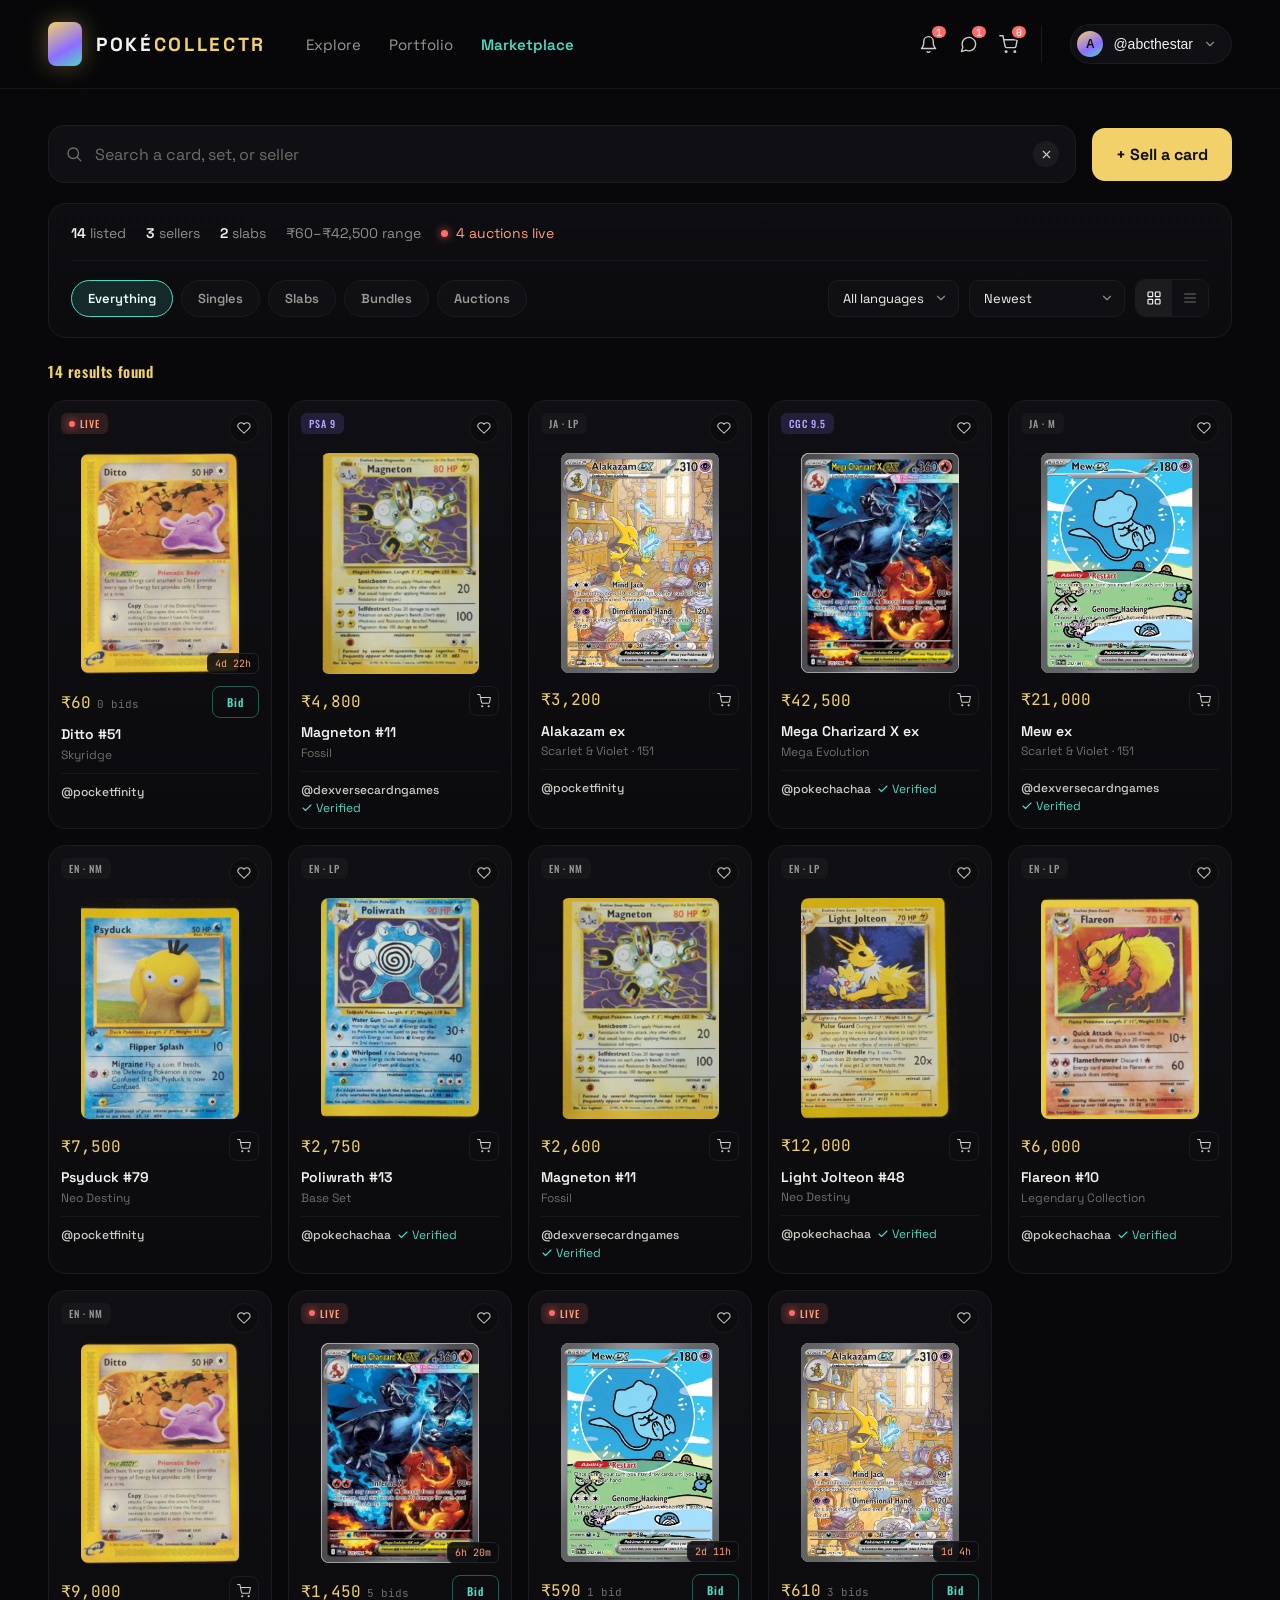
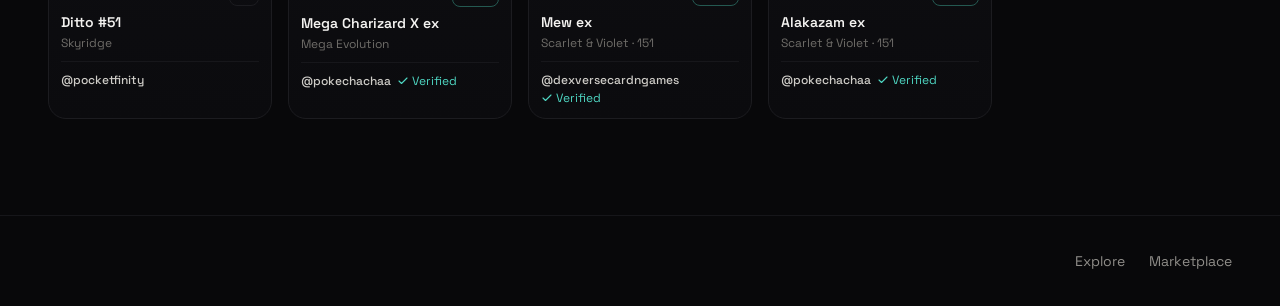
==== commit b7f7917d: "Simplify marketplace UI for clarity The first pass was visually noisy: gold was used for both the pr" ====
--- a/marketplace.html
+++ b/marketplace.html
@@ -28,18 +28,20 @@
       </nav>
     </div>
     <div class="header-right">
-      <button class="icon-btn" id="notifBtn" type="button" aria-label="Notifications">
-        <svg viewBox="0 0 24 24" fill="none" stroke="currentColor" stroke-width="1.75" stroke-linecap="round" stroke-linejoin="round"><path d="M18 8a6 6 0 0 0-12 0c0 7-3 9-3 9h18s-3-2-3-9"/><path d="M13.73 21a2 2 0 0 1-3.46 0"/></svg>
-        <span class="icon-badge">1</span>
-      </button>
-      <button class="icon-btn" id="chatBtn" type="button" aria-label="Messages">
-        <svg viewBox="0 0 24 24" fill="none" stroke="currentColor" stroke-width="1.75" stroke-linecap="round" stroke-linejoin="round"><path d="M21 11.5a8.38 8.38 0 0 1-.9 3.8 8.5 8.5 0 0 1-7.6 4.7 8.38 8.38 0 0 1-3.8-.9L3 21l1.9-5.7a8.38 8.38 0 0 1-.9-3.8 8.5 8.5 0 0 1 4.7-7.6 8.38 8.38 0 0 1 3.8-.9h.5a8.48 8.48 0 0 1 8 8v.5z"/></svg>
-        <span class="icon-badge">1</span>
-      </button>
-      <button class="icon-btn" id="cartBtn" type="button" aria-label="Cart">
-        <svg viewBox="0 0 24 24" fill="none" stroke="currentColor" stroke-width="1.75" stroke-linecap="round" stroke-linejoin="round"><circle cx="9" cy="21" r="1"/><circle cx="20" cy="21" r="1"/><path d="M1 1h4l2.68 13.39a2 2 0 0 0 2 1.61h9.72a2 2 0 0 0 2-1.61L23 6H6"/></svg>
-        <span class="icon-badge" id="cartBadge" hidden>0</span>
-      </button>
+      <div class="header-icons">
+        <button class="icon-btn" id="notifBtn" type="button" aria-label="Notifications">
+          <svg viewBox="0 0 24 24" fill="none" stroke="currentColor" stroke-width="1.75" stroke-linecap="round" stroke-linejoin="round"><path d="M18 8a6 6 0 0 0-12 0c0 7-3 9-3 9h18s-3-2-3-9"/><path d="M13.73 21a2 2 0 0 1-3.46 0"/></svg>
+          <span class="icon-badge">1</span>
+        </button>
+        <button class="icon-btn" id="chatBtn" type="button" aria-label="Messages">
+          <svg viewBox="0 0 24 24" fill="none" stroke="currentColor" stroke-width="1.75" stroke-linecap="round" stroke-linejoin="round"><path d="M21 11.5a8.38 8.38 0 0 1-.9 3.8 8.5 8.5 0 0 1-7.6 4.7 8.38 8.38 0 0 1-3.8-.9L3 21l1.9-5.7a8.38 8.38 0 0 1-.9-3.8 8.5 8.5 0 0 1 4.7-7.6 8.38 8.38 0 0 1 3.8-.9h.5a8.48 8.48 0 0 1 8 8v.5z"/></svg>
+          <span class="icon-badge">1</span>
+        </button>
+        <button class="icon-btn" id="cartBtn" type="button" aria-label="Cart">
+          <svg viewBox="0 0 24 24" fill="none" stroke="currentColor" stroke-width="1.75" stroke-linecap="round" stroke-linejoin="round"><circle cx="9" cy="21" r="1"/><circle cx="20" cy="21" r="1"/><path d="M1 1h4l2.68 13.39a2 2 0 0 0 2 1.61h9.72a2 2 0 0 0 2-1.61L23 6H6"/></svg>
+          <span class="icon-badge" id="cartBadge" hidden>0</span>
+        </button>
+      </div>
 
       <div class="avatar-menu">
         <button class="avatar-btn" id="avatarBtn" type="button" aria-haspopup="true" aria-expanded="false">
@@ -68,25 +70,25 @@
       <a href="#" class="btn-market-cta mp-sell-cta">+ Sell a card</a>
     </div>
 
-    <div class="mp-stats" id="mpStats"></div>
+    <div class="mp-toolbar-panel">
+      <div class="mp-stats" id="mpStats"></div>
 
-    <div class="mp-filters">
-      <div class="mp-pillrow" id="typeFilters" role="tablist">
-        <button class="mp-pill mp-pill-active" data-type="everything" type="button">Everything</button>
-        <button class="mp-pill" data-type="single" type="button">Singles</button>
-        <button class="mp-pill" data-type="slab" type="button">Slabs</button>
-        <button class="mp-pill" data-type="bundle" type="button">Bundles</button>
-        <button class="mp-pill" data-type="auction" type="button">Auctions</button>
-      </div>
-      <div class="mp-filters-right">
-        <div class="mp-pillrow" id="langFilters">
-          <button class="mp-pill mp-pill-active" data-lang="all" type="button">All languages</button>
-          <button class="mp-pill" data-lang="EN" type="button">EN</button>
-          <button class="mp-pill" data-lang="JA" type="button">JA</button>
-          <button class="mp-pill" data-lang="KO" type="button">KO</button>
-          <button class="mp-pill" data-lang="CN" type="button">CN</button>
+      <div class="mp-filters">
+        <div class="mp-pillrow" id="typeFilters" role="tablist">
+          <button class="mp-pill mp-pill-active" data-type="everything" type="button">Everything</button>
+          <button class="mp-pill" data-type="single" type="button">Singles</button>
+          <button class="mp-pill" data-type="slab" type="button">Slabs</button>
+          <button class="mp-pill" data-type="bundle" type="button">Bundles</button>
+          <button class="mp-pill" data-type="auction" type="button">Auctions</button>
         </div>
         <div class="mp-controls-right">
+          <select id="langSelect" class="mp-sort">
+            <option value="all">All languages</option>
+            <option value="EN">English</option>
+            <option value="JA">Japanese</option>
+            <option value="KO">Korean</option>
+            <option value="CN">Chinese</option>
+          </select>
           <select id="sortSelect" class="mp-sort">
             <option value="newest">Newest</option>
             <option value="price-asc">Price: low to high</option>
--- a/marketplace.css
+++ b/marketplace.css
@@ -8,13 +8,15 @@
 }
 
 .nav-link-active {
-  color: #f4f3f1;
-  padding: 6px 14px;
-  border-radius: 999px;
-  border: 1px solid #4fd8c4;
-  background: rgba(79, 216, 196, .08);
-}
-.nav-link-active:hover { color: #f4f3f1; }
+  color: #4fd8c4;
+  font-weight: 600;
+}
+.nav-link-active:hover { color: #4fd8c4; }
+
+.header-icons {
+  display: flex; align-items: center; gap: 2px;
+  padding-right: 14px; margin-right: 8px; border-right: 1px solid #1c1c20;
+}
 
 .icon-btn {
   position: relative;
@@ -89,11 +91,18 @@
 
 .mp-sell-cta { margin-top: 0; padding: 16px 24px; white-space: nowrap; }
 
+/* ---------- toolbar panel (stats + filters grouped together) ---------- */
+
+.mp-toolbar-panel {
+  margin-top: 20px; padding: 20px 22px; border-radius: 18px; border: 1px solid #1c1c20;
+  background: linear-gradient(180deg, #0e0e12, #0b0b0e);
+}
+
 /* ---------- stats ---------- */
 
 .mp-stats {
   display: flex; flex-wrap: wrap; gap: 8px 20px; align-items: center;
-  margin-top: 22px; font-size: 14px; color: #8f8d89;
+  font-size: 14px; color: #8f8d89;
 }
 .mp-stats strong { color: #f4f3f1; font-weight: 600; }
 .mp-stats .mp-stat-live { display: flex; align-items: center; gap: 8px; color: #ff9d7a; }
@@ -106,9 +115,8 @@
 
 .mp-filters {
   display: flex; flex-wrap: wrap; gap: 16px; align-items: center; justify-content: space-between;
-  margin-top: 24px; padding-top: 22px; border-top: 1px solid #17171b;
-}
-.mp-filters-right { display: flex; flex-wrap: wrap; gap: 16px; align-items: center; }
+  margin-top: 18px; padding-top: 18px; border-top: 1px solid #17171b;
+}
 
 .mp-pillrow { display: flex; flex-wrap: wrap; gap: 8px; }
 
@@ -119,10 +127,10 @@
 }
 .mp-pill:hover { border-color: #3a3a42; color: #f4f3f1; }
 .mp-pill-active, .mp-pill-active:hover {
-  background: #f2d16b; border-color: #f2d16b; color: #111111;
-}
-
-.mp-controls-right { display: flex; align-items: center; gap: 10px; }
+  background: rgba(79, 216, 196, .14); border-color: #4fd8c4; color: #eafffb;
+}
+
+.mp-controls-right { display: flex; flex-wrap: wrap; align-items: center; gap: 10px; }
 
 .mp-sort {
   appearance: none; -webkit-appearance: none;
@@ -200,7 +208,7 @@
   color: #ff9d7a; border: 1px solid #23232a;
 }
 
-.mp-card-price-row { display: flex; align-items: center; justify-content: space-between; gap: 8px; }
+.mp-card-price-row { display: flex; align-items: center; justify-content: space-between; gap: 8px; min-height: 30px; }
 .mp-card-price { font-family: 'JetBrains Mono', monospace; font-size: 16px; color: #f2d16b; }
 .mp-card-bids { font-family: 'JetBrains Mono', monospace; font-size: 11px; color: #6f6d69; margin-left: 6px; }
 
@@ -256,11 +264,13 @@
 @media (max-width: 900px) {
   .mp-main { padding: 28px 32px 76px; }
   .mp-filters { flex-direction: column; align-items: flex-start; }
+  .mp-controls-right { width: 100%; justify-content: space-between; }
 }
 
 @media (max-width: 560px) {
   .mp-header { padding: 16px 18px; }
   .header-right { gap: 6px; }
+  .header-icons { padding-right: 8px; margin-right: 4px; }
   .avatar-name { display: none; }
   .avatar-btn { padding: 6px; }
 
@@ -269,9 +279,11 @@
   .mp-search { height: 50px; width: 100%; }
   .mp-sell-cta { width: 100%; text-align: center; justify-content: center; padding: 13px 20px; }
 
+  .mp-toolbar-panel { padding: 16px; }
   .mp-stats { font-size: 12px; gap: 6px 14px; }
 
-  .mp-filters-right { width: 100%; justify-content: space-between; }
+  .mp-controls-right { width: 100%; }
+  .mp-sort { flex: 1 1 auto; }
 
   .mp-grid { grid-template-columns: repeat(auto-fill, minmax(140px, 1fr)); gap: 10px; }
 
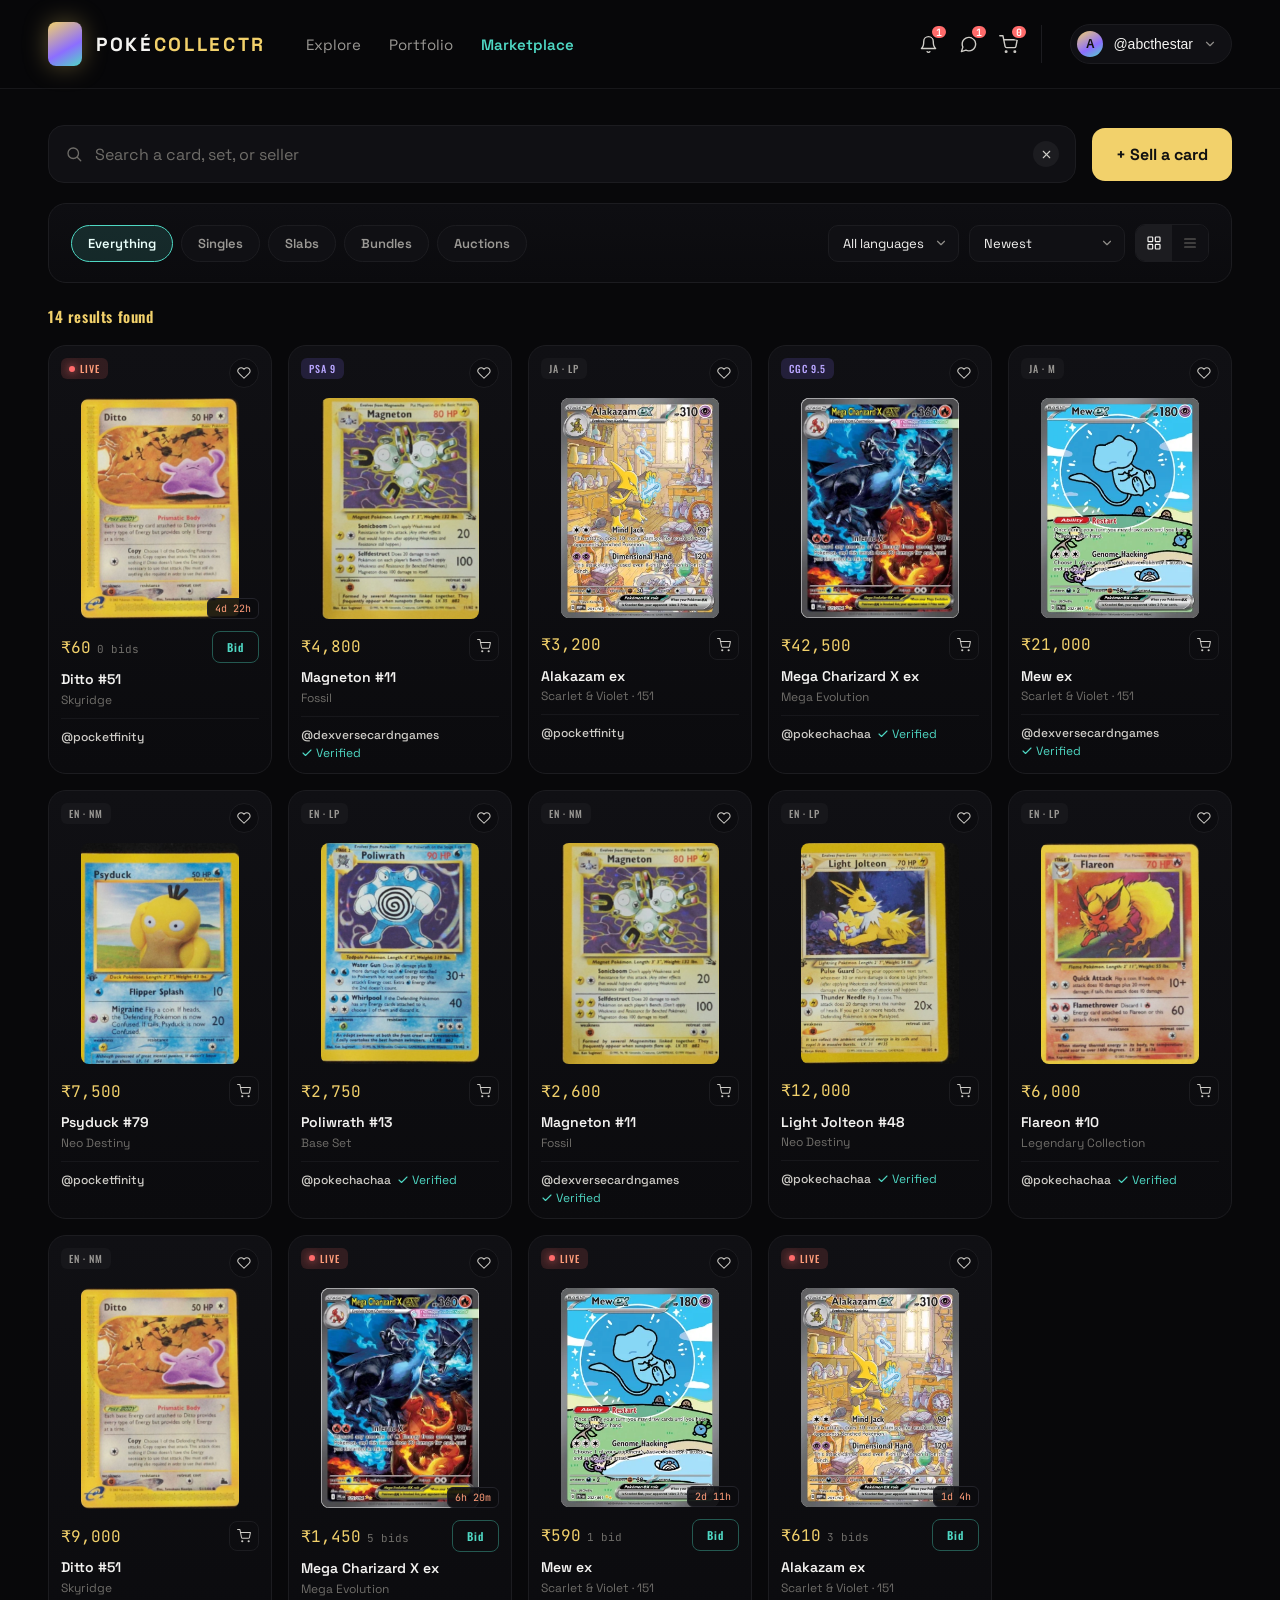
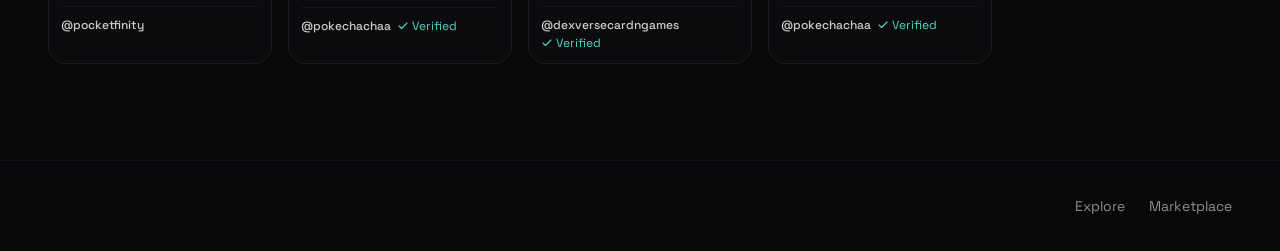
==== commit 296aa732: "Cut the stats bar, add a listing detail view Stats bar (14 listed / 3 sellers / 2 slabs / price rang" ====
--- a/marketplace.html
+++ b/marketplace.html
@@ -71,8 +71,6 @@
     </div>
 
     <div class="mp-toolbar-panel">
-      <div class="mp-stats" id="mpStats"></div>
-
       <div class="mp-filters">
         <div class="mp-pillrow" id="typeFilters" role="tablist">
           <button class="mp-pill mp-pill-active" data-type="everything" type="button">Everything</button>
@@ -124,6 +122,15 @@
 
 <div class="toast" id="toast" hidden></div>
 
+<div class="mp-modal-backdrop" id="mpModalBackdrop" hidden>
+  <div class="mp-modal" id="mpModal" role="dialog" aria-modal="true" aria-label="Listing details">
+    <button class="mp-modal-close" id="mpModalClose" type="button" aria-label="Close">
+      <svg viewBox="0 0 24 24" fill="none" stroke="currentColor" stroke-width="2" stroke-linecap="round" stroke-linejoin="round"><line x1="18" y1="6" x2="6" y2="18"/><line x1="6" y1="6" x2="18" y2="18"/></svg>
+    </button>
+    <div class="mp-modal-body" id="mpModalBody"></div>
+  </div>
+</div>
+
 <script src="marketplace.js"></script>
 </body>
 </html>
--- a/marketplace.css
+++ b/marketplace.css
@@ -98,14 +98,6 @@
   background: linear-gradient(180deg, #0e0e12, #0b0b0e);
 }
 
-/* ---------- stats ---------- */
-
-.mp-stats {
-  display: flex; flex-wrap: wrap; gap: 8px 20px; align-items: center;
-  font-size: 14px; color: #8f8d89;
-}
-.mp-stats strong { color: #f4f3f1; font-weight: 600; }
-.mp-stats .mp-stat-live { display: flex; align-items: center; gap: 8px; color: #ff9d7a; }
 .mp-stat-dot {
   width: 7px; height: 7px; border-radius: 999px; background: #ff6b6b;
   box-shadow: 0 0 8px #ff6b6b; animation: glowpulse 1.6s ease-in-out infinite;
@@ -115,7 +107,6 @@
 
 .mp-filters {
   display: flex; flex-wrap: wrap; gap: 16px; align-items: center; justify-content: space-between;
-  margin-top: 18px; padding-top: 18px; border-top: 1px solid #17171b;
 }
 
 .mp-pillrow { display: flex; flex-wrap: wrap; gap: 8px; }
@@ -174,7 +165,7 @@
 
 .mp-card {
   display: flex; flex-direction: column; border-radius: 18px; border: 1px solid #1c1c20;
-  background: linear-gradient(180deg, #101014, #0b0b0e); padding: 12px;
+  background: linear-gradient(180deg, #101014, #0b0b0e); padding: 12px; cursor: pointer;
   transition: border-color .2s ease, transform .2s ease;
 }
 .mp-card:hover { border-color: #3a3a42; transform: translateY(-3px); }
@@ -259,6 +250,74 @@
   box-shadow: 0 20px 44px rgba(0, 0, 0, .5);
 }
 
+/* ---------- detail modal ---------- */
+
+.mp-modal-backdrop {
+  position: fixed; inset: 0; z-index: 70; display: flex; align-items: center; justify-content: center;
+  padding: 24px; background: rgba(5, 5, 7, .72); backdrop-filter: blur(6px);
+}
+.mp-modal-backdrop[hidden] { display: none; }
+
+.mp-modal {
+  position: relative; width: 100%; max-width: 760px; max-height: 88vh; overflow-y: auto;
+  background: linear-gradient(180deg, #101014, #0b0b0e); border: 1px solid #1c1c20;
+  border-radius: 24px; padding: 36px;
+}
+
+.mp-modal-close {
+  position: absolute; top: 18px; right: 18px; z-index: 1;
+  display: flex; align-items: center; justify-content: center; width: 34px; height: 34px;
+  border-radius: 999px; background: #16161a; border: 1px solid #23232a; color: #cfcdc8; cursor: pointer;
+}
+.mp-modal-close svg { width: 15px; height: 15px; }
+.mp-modal-close:hover { border-color: #3a3a42; color: #f4f3f1; }
+
+.mp-modal-grid { display: grid; grid-template-columns: 260px 1fr; gap: 36px; }
+
+.mp-modal-art-wrap { position: relative; }
+.mp-modal-art { display: block; width: 100%; border-radius: 14px; }
+.mp-modal-time {
+  position: absolute; right: 10px; bottom: 10px; padding: 4px 9px; border-radius: 7px;
+  background: rgba(11, 11, 14, .88); font-family: 'JetBrains Mono', monospace; font-size: 11px;
+  color: #ff9d7a; border: 1px solid #23232a;
+}
+
+.mp-modal-top { display: flex; align-items: flex-start; justify-content: space-between; gap: 12px; }
+.mp-modal-name { margin: 14px 0 2px; font-size: 26px; font-weight: 700; letter-spacing: -.01em; }
+.mp-modal-set { font-size: 14px; color: #8f8d89; }
+
+.mp-modal-price-row {
+  display: flex; align-items: baseline; gap: 10px; margin-top: 18px; padding-top: 18px;
+  border-top: 1px solid #17171b;
+}
+.mp-modal-price { font-family: 'JetBrains Mono', monospace; font-size: 28px; color: #f2d16b; }
+.mp-modal-bids { font-family: 'JetBrains Mono', monospace; font-size: 13px; color: #6f6d69; }
+
+.mp-modal-action {
+  display: block; width: 100%; margin-top: 16px; padding: 15px 20px; border-radius: 13px;
+  border: none; font-family: 'Space Grotesk', sans-serif; font-weight: 700; font-size: 15px; cursor: pointer;
+}
+.mp-modal-action-bid { background: rgba(79, 216, 196, .14); color: #4fd8c4; border: 1px solid #245951; }
+.mp-modal-action-bid:hover { background: rgba(79, 216, 196, .22); }
+.mp-modal-action-cart { background: #f2d16b; color: #111111; }
+.mp-modal-action-cart:hover { background: #ffe89a; }
+
+.mp-modal-details {
+  margin-top: 20px; padding-top: 18px; border-top: 1px solid #17171b;
+  display: grid; grid-template-columns: 1fr 1fr; gap: 10px 16px;
+}
+.mp-modal-detail-label {
+  font-family: 'JetBrains Mono', monospace; font-size: 10px; letter-spacing: .1em; color: #5d5c58;
+}
+.mp-modal-detail-value { margin-top: 3px; font-size: 14px; color: #cfcdc8; }
+
+.mp-modal-seller {
+  margin-top: 20px; padding-top: 18px; border-top: 1px solid #17171b;
+  display: flex; align-items: center; justify-content: space-between; gap: 12px;
+}
+.mp-modal-seller-name { font-size: 14px; }
+.mp-modal-seller-name strong { font-weight: 600; }
+
 /* ---------- responsive ---------- */
 
 @media (max-width: 900px) {
@@ -280,7 +339,6 @@
   .mp-sell-cta { width: 100%; text-align: center; justify-content: center; padding: 13px 20px; }
 
   .mp-toolbar-panel { padding: 16px; }
-  .mp-stats { font-size: 12px; gap: 6px 14px; }
 
   .mp-controls-right { width: 100%; }
   .mp-sort { flex: 1 1 auto; }
@@ -300,4 +358,10 @@
   .mp-grid-list .mp-card-seller {
     justify-content: flex-start; border-top: 1px solid #17171b; margin-top: 10px; padding-top: 10px;
   }
-}
+
+  .mp-modal-backdrop { padding: 0; }
+  .mp-modal { max-width: 100%; max-height: 100%; height: 100%; border-radius: 0; padding: 24px 18px; }
+  .mp-modal-grid { grid-template-columns: 1fr; gap: 20px; }
+  .mp-modal-art { max-width: 220px; margin: 0 auto; }
+  .mp-modal-details { grid-template-columns: 1fr 1fr; }
+}
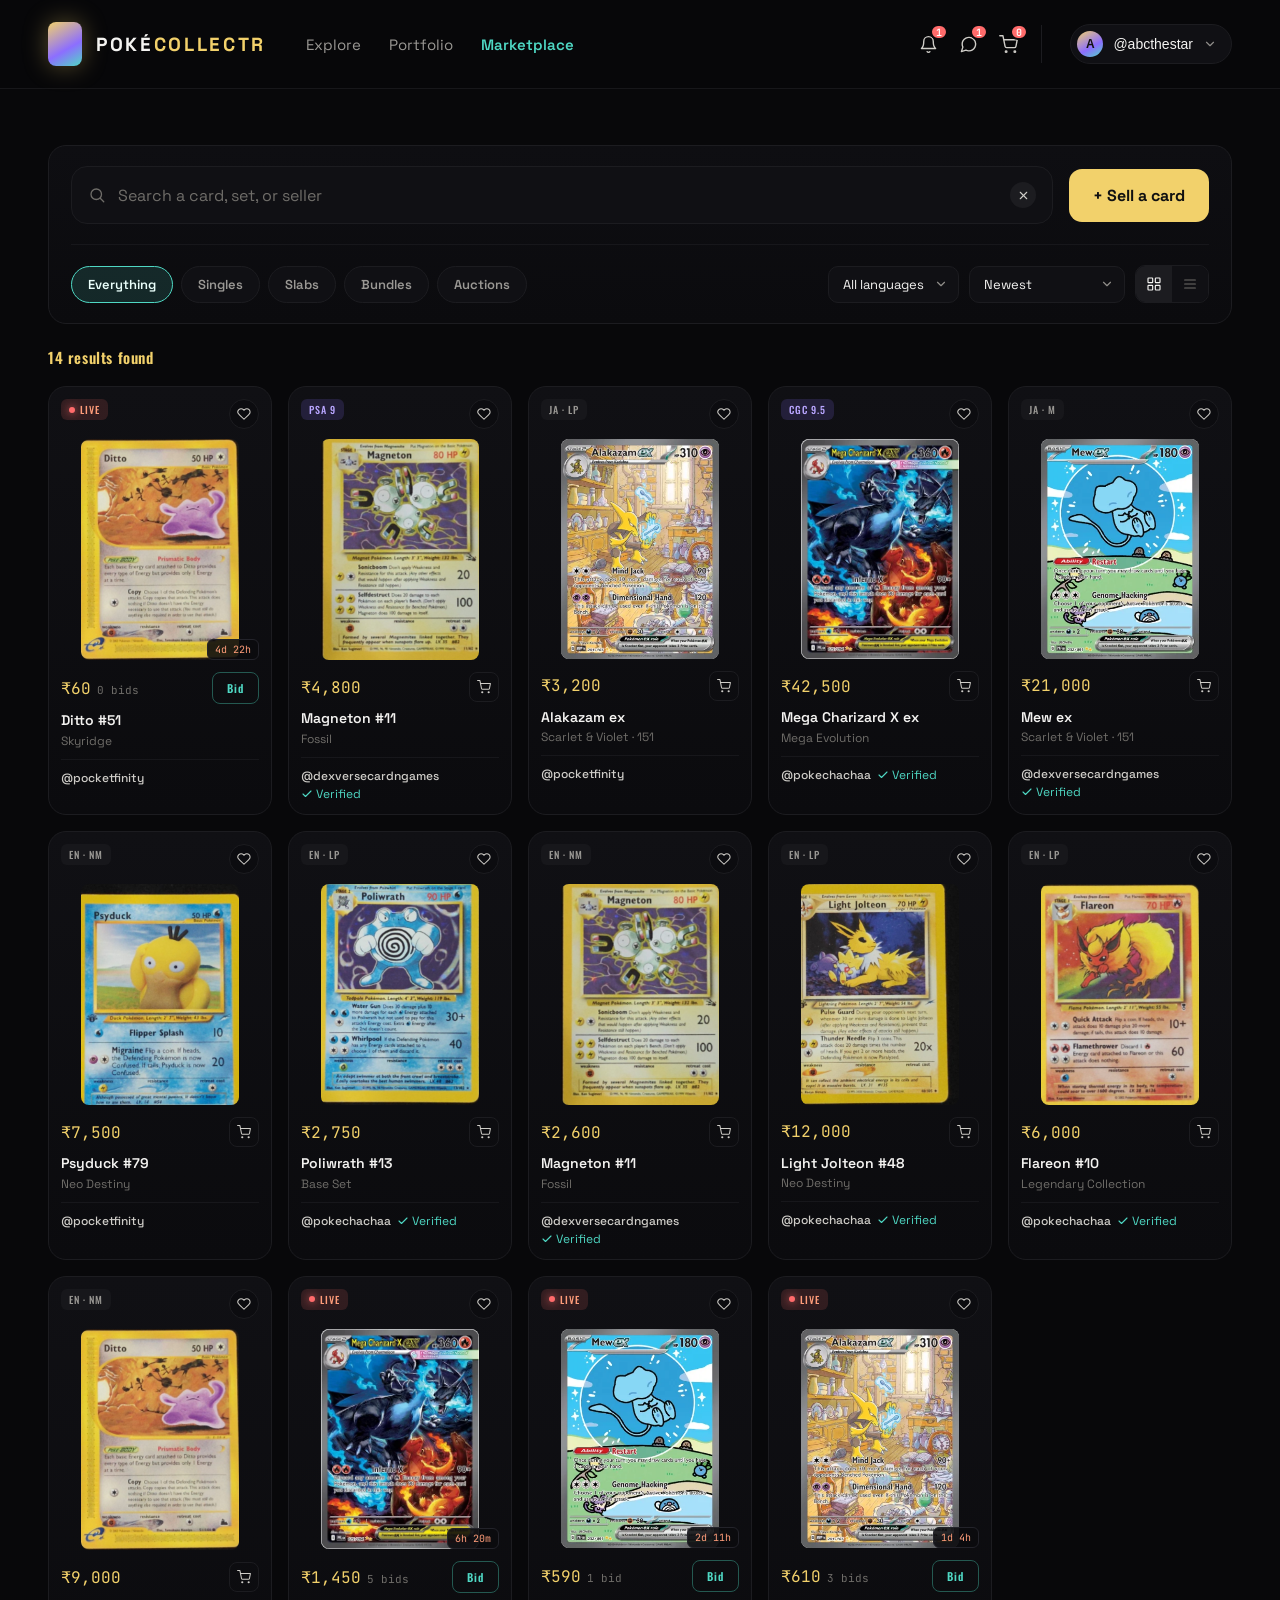
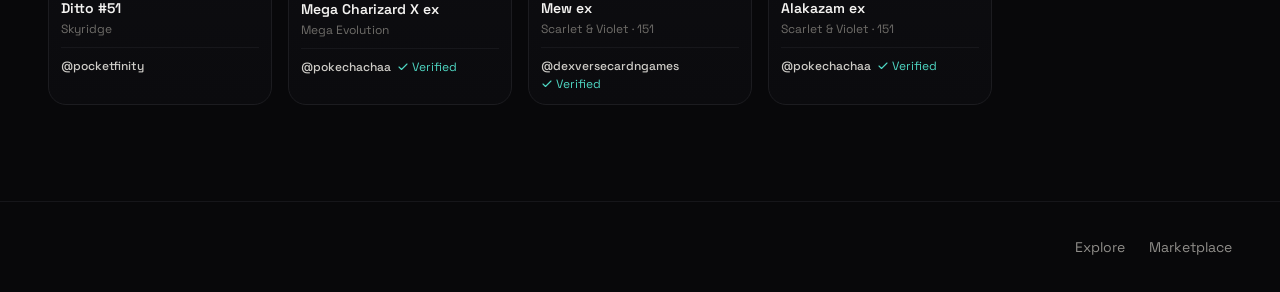
==== commit 8d8c7811: "Merge search/filter rows into one toolbar panel Search+CTA and filters were two separate bordered bo" ====
--- a/marketplace.html
+++ b/marketplace.html
@@ -59,18 +59,18 @@
   </header>
 
   <main class="mp-main">
-    <div class="mp-toolbar">
-      <div class="mp-search">
-        <svg class="mp-search-icon" viewBox="0 0 24 24" fill="none" stroke="currentColor" stroke-width="1.75" stroke-linecap="round" stroke-linejoin="round"><circle cx="11" cy="11" r="7"/><line x1="21" y1="21" x2="16.65" y2="16.65"/></svg>
-        <input type="text" id="searchInput" class="mp-search-input" placeholder="Search a card, set, or seller" autocomplete="off">
-        <button class="mp-search-clear" id="searchClear" type="button" aria-label="Clear search" hidden>
-          <svg viewBox="0 0 24 24" fill="none" stroke="currentColor" stroke-width="2" stroke-linecap="round" stroke-linejoin="round"><line x1="18" y1="6" x2="6" y2="18"/><line x1="6" y1="6" x2="18" y2="18"/></svg>
-        </button>
+    <div class="mp-toolbar-panel">
+      <div class="mp-toolbar">
+        <div class="mp-search">
+          <svg class="mp-search-icon" viewBox="0 0 24 24" fill="none" stroke="currentColor" stroke-width="1.75" stroke-linecap="round" stroke-linejoin="round"><circle cx="11" cy="11" r="7"/><line x1="21" y1="21" x2="16.65" y2="16.65"/></svg>
+          <input type="text" id="searchInput" class="mp-search-input" placeholder="Search a card, set, or seller" autocomplete="off">
+          <button class="mp-search-clear" id="searchClear" type="button" aria-label="Clear search" hidden>
+            <svg viewBox="0 0 24 24" fill="none" stroke="currentColor" stroke-width="2" stroke-linecap="round" stroke-linejoin="round"><line x1="18" y1="6" x2="6" y2="18"/><line x1="6" y1="6" x2="18" y2="18"/></svg>
+          </button>
+        </div>
+        <a href="#" class="btn-market-cta mp-sell-cta">+ Sell a card</a>
       </div>
-      <a href="#" class="btn-market-cta mp-sell-cta">+ Sell a card</a>
-    </div>
 
-    <div class="mp-toolbar-panel">
       <div class="mp-filters">
         <div class="mp-pillrow" id="typeFilters" role="tablist">
           <button class="mp-pill mp-pill-active" data-type="everything" type="button">Everything</button>
--- a/marketplace.css
+++ b/marketplace.css
@@ -107,6 +107,7 @@
 
 .mp-filters {
   display: flex; flex-wrap: wrap; gap: 16px; align-items: center; justify-content: space-between;
+  margin-top: 20px; padding-top: 20px; border-top: 1px solid #17171b;
 }
 
 .mp-pillrow { display: flex; flex-wrap: wrap; gap: 8px; }
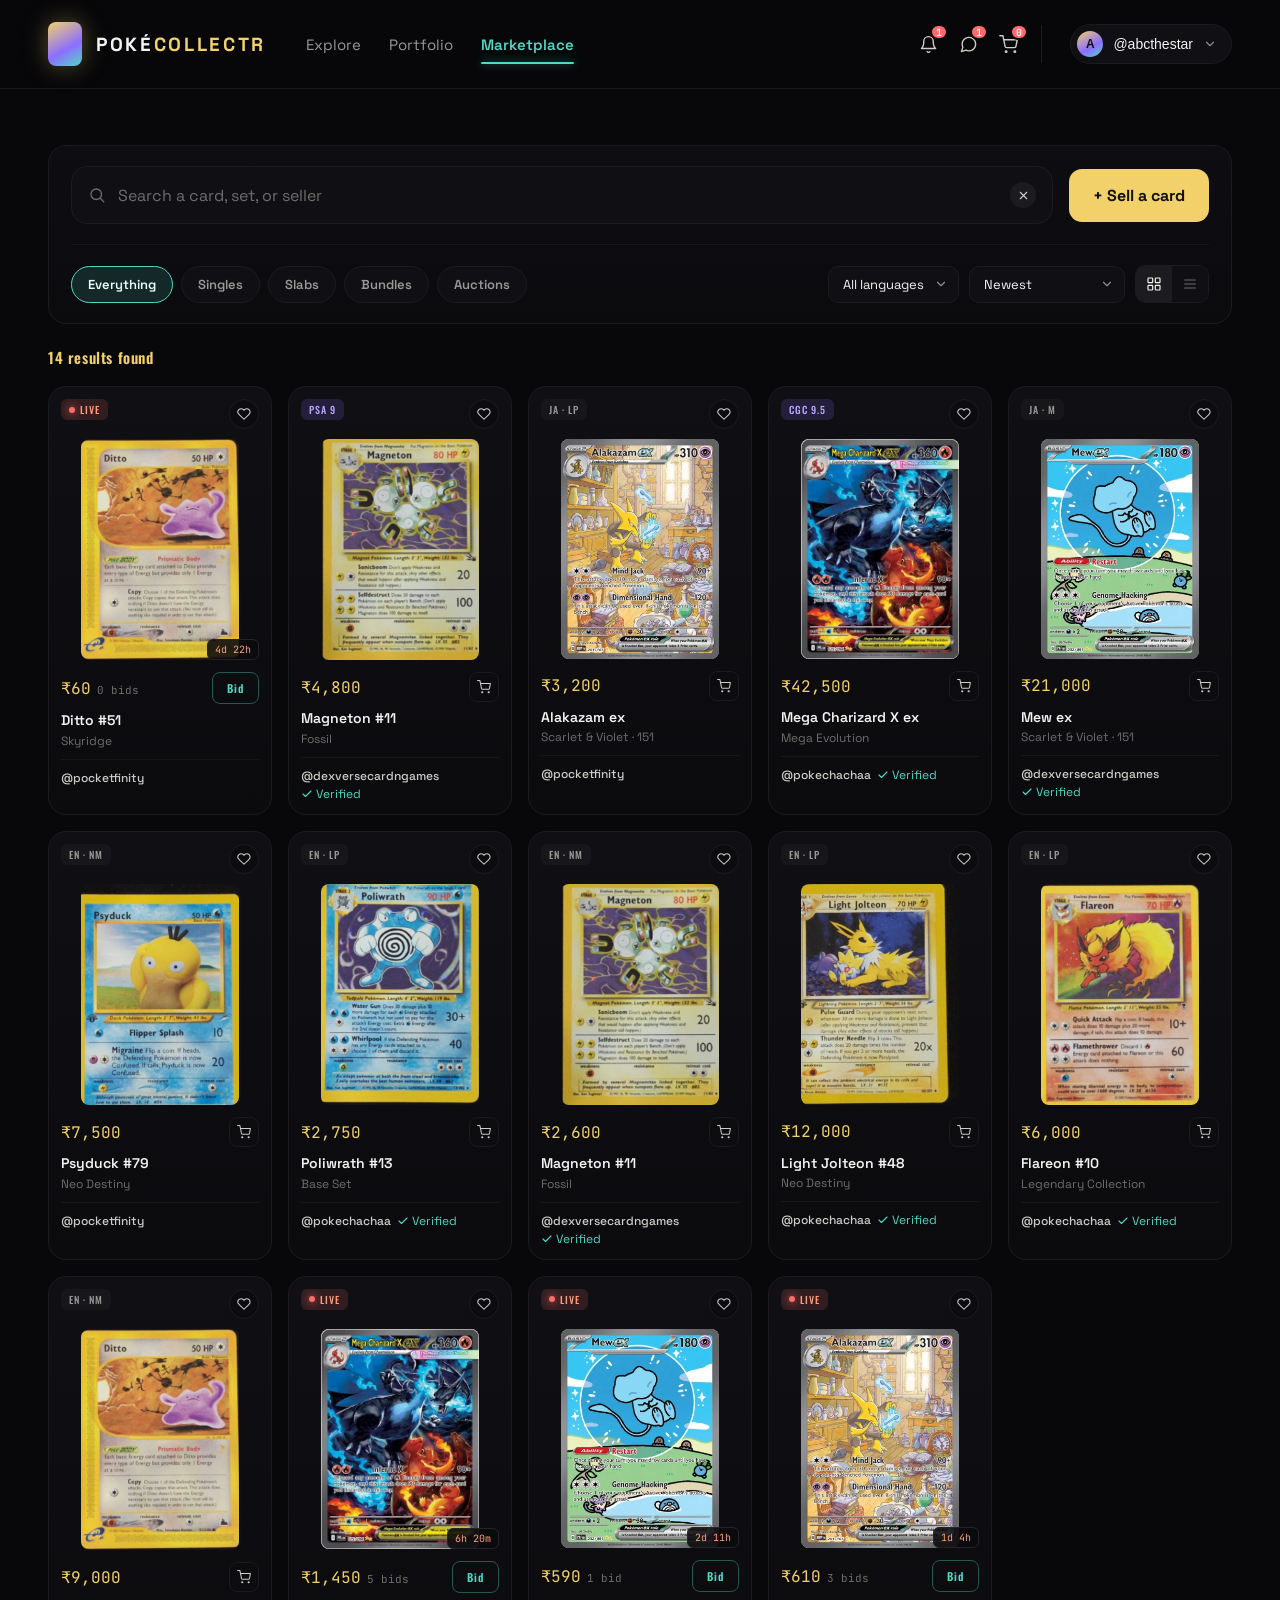
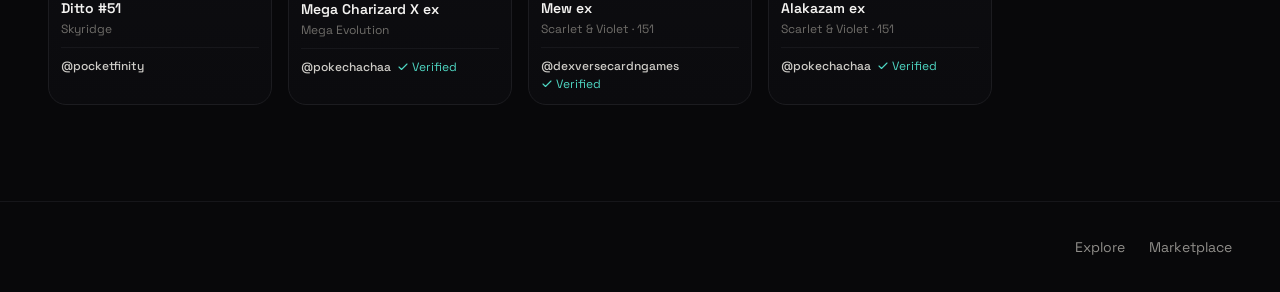
==== commit 75019ef5: "Redesign the listing detail view to match the reference listing page Replaces the compact modal with" ====
--- a/marketplace.html
+++ b/marketplace.html
@@ -124,8 +124,9 @@
 
 <div class="mp-modal-backdrop" id="mpModalBackdrop" hidden>
   <div class="mp-modal" id="mpModal" role="dialog" aria-modal="true" aria-label="Listing details">
-    <button class="mp-modal-close" id="mpModalClose" type="button" aria-label="Close">
-      <svg viewBox="0 0 24 24" fill="none" stroke="currentColor" stroke-width="2" stroke-linecap="round" stroke-linejoin="round"><line x1="18" y1="6" x2="6" y2="18"/><line x1="6" y1="6" x2="18" y2="18"/></svg>
+    <button class="mp-modal-back" id="mpModalClose" type="button">
+      <svg viewBox="0 0 24 24" fill="none" stroke="currentColor" stroke-width="2" stroke-linecap="round" stroke-linejoin="round"><line x1="19" y1="12" x2="5" y2="12"/><polyline points="12 19 5 12 12 5"/></svg>
+      Back to marketplace
     </button>
     <div class="mp-modal-body" id="mpModalBody"></div>
   </div>
--- a/marketplace.css
+++ b/marketplace.css
@@ -8,10 +8,15 @@
 }
 
 .nav-link-active {
+  position: relative;
   color: #4fd8c4;
   font-weight: 600;
 }
 .nav-link-active:hover { color: #4fd8c4; }
+.nav-link-active::after {
+  content: ''; position: absolute; left: 0; right: 0; bottom: -10px; height: 2px;
+  border-radius: 2px; background: #4fd8c4; box-shadow: 0 0 8px rgba(79, 216, 196, .6);
+}
 
 .header-icons {
   display: flex; align-items: center; gap: 2px;
@@ -231,16 +236,32 @@
 
 /* ---------- list view ---------- */
 
-.mp-grid-list .mp-card {
-  flex-direction: row; align-items: center; gap: 16px; padding: 10px 16px;
-}
-.mp-grid-list .mp-card-top { flex-direction: column; align-items: flex-start; gap: 6px; order: 2; width: 130px; }
-.mp-grid-list .mp-card-art-wrap { margin: 0; order: 1; }
-.mp-grid-list .mp-card-art { max-width: 56px; }
-.mp-grid-list .mp-card-time { position: static; margin-top: 2px; }
-.mp-grid-list .mp-card-body { order: 3; flex: 1; display: flex; flex-direction: column; gap: 2px; }
-.mp-grid-list .mp-card-price-row { order: 4; width: 180px; justify-content: flex-end; }
-.mp-grid-list .mp-card-seller { order: 5; border-top: none; margin-top: 0; padding-top: 0; width: 170px; justify-content: flex-end; }
+.mp-list-row { flex-direction: row; align-items: center; gap: 16px; padding: 10px 16px; }
+
+.mp-list-thumb { position: relative; flex: 0 0 auto; width: 56px; height: 56px; }
+.mp-list-thumb img { display: block; width: 100%; height: 100%; object-fit: cover; border-radius: 8px; }
+.mp-list-thumb-time { padding: 2px 5px; font-size: 9px; }
+
+.mp-list-main {
+  flex: 1; min-width: 0; display: flex; flex-wrap: wrap; align-items: center;
+  justify-content: space-between; gap: 10px 20px;
+}
+
+.mp-list-info { min-width: 0; }
+.mp-list-name-row { display: flex; align-items: center; gap: 8px; }
+.mp-list-name {
+  font-size: 14px; font-weight: 600; white-space: nowrap; overflow: hidden; text-overflow: ellipsis;
+}
+.mp-list-set {
+  margin-top: 2px; font-size: 12px; color: #6f6d69; white-space: nowrap; overflow: hidden; text-overflow: ellipsis;
+}
+.mp-list-seller-row {
+  margin-top: 4px; display: flex; align-items: center; gap: 6px; font-size: 12px; color: #6f6d69;
+}
+.mp-list-seller-row strong { color: #cfcdc8; font-weight: 500; }
+
+.mp-list-right { flex: 0 0 auto; display: flex; align-items: center; gap: 16px; }
+.mp-list-price-col { display: flex; flex-direction: column; align-items: flex-end; gap: 2px; min-width: 88px; }
 
 /* ---------- toast ---------- */
 
@@ -260,64 +281,120 @@
 .mp-modal-backdrop[hidden] { display: none; }
 
 .mp-modal {
-  position: relative; width: 100%; max-width: 760px; max-height: 88vh; overflow-y: auto;
-  background: linear-gradient(180deg, #101014, #0b0b0e); border: 1px solid #1c1c20;
-  border-radius: 24px; padding: 36px;
-}
-
-.mp-modal-close {
-  position: absolute; top: 18px; right: 18px; z-index: 1;
-  display: flex; align-items: center; justify-content: center; width: 34px; height: 34px;
-  border-radius: 999px; background: #16161a; border: 1px solid #23232a; color: #cfcdc8; cursor: pointer;
-}
-.mp-modal-close svg { width: 15px; height: 15px; }
-.mp-modal-close:hover { border-color: #3a3a42; color: #f4f3f1; }
-
-.mp-modal-grid { display: grid; grid-template-columns: 260px 1fr; gap: 36px; }
-
-.mp-modal-art-wrap { position: relative; }
-.mp-modal-art { display: block; width: 100%; border-radius: 14px; }
-.mp-modal-time {
-  position: absolute; right: 10px; bottom: 10px; padding: 4px 9px; border-radius: 7px;
-  background: rgba(11, 11, 14, .88); font-family: 'JetBrains Mono', monospace; font-size: 11px;
-  color: #ff9d7a; border: 1px solid #23232a;
-}
-
-.mp-modal-top { display: flex; align-items: flex-start; justify-content: space-between; gap: 12px; }
-.mp-modal-name { margin: 14px 0 2px; font-size: 26px; font-weight: 700; letter-spacing: -.01em; }
-.mp-modal-set { font-size: 14px; color: #8f8d89; }
-
-.mp-modal-price-row {
-  display: flex; align-items: baseline; gap: 10px; margin-top: 18px; padding-top: 18px;
-  border-top: 1px solid #17171b;
-}
-.mp-modal-price { font-family: 'JetBrains Mono', monospace; font-size: 28px; color: #f2d16b; }
-.mp-modal-bids { font-family: 'JetBrains Mono', monospace; font-size: 13px; color: #6f6d69; }
+  position: relative; width: 100%; max-width: 1080px; max-height: 90vh; overflow-y: auto;
+  background: #08080a; border: 1px solid #1c1c20;
+  border-radius: 24px; padding: 28px 40px 40px;
+}
+
+.mp-modal-back {
+  display: inline-flex; align-items: center; gap: 8px; margin-bottom: 22px; padding: 0;
+  background: none; border: none; color: #9a9894; font-family: 'Space Grotesk', sans-serif;
+  font-size: 14px; cursor: pointer;
+}
+.mp-modal-back svg { width: 16px; height: 16px; }
+.mp-modal-back:hover { color: #f4f3f1; }
+
+.mp-modal-body { display: grid; grid-template-columns: minmax(0, 460px) minmax(0, 1fr); gap: 44px; align-items: start; }
+
+/* gallery */
+
+.mp-detail-main-img-wrap {
+  position: relative; display: flex; align-items: center; justify-content: center;
+  background: #0b0b0e; border: 1px solid #1c1c20; border-radius: 18px; padding: 32px; min-height: 380px;
+}
+.mp-detail-main-img { display: block; width: 100%; max-width: 320px; height: auto; border-radius: 10px; }
+
+.mp-detail-nav-btn {
+  position: absolute; top: 50%; transform: translateY(-50%); z-index: 1;
+  display: flex; align-items: center; justify-content: center; width: 38px; height: 38px;
+  border-radius: 999px; background: rgba(16, 16, 20, .85); border: 1px solid #23232a; color: #cfcdc8; cursor: pointer;
+}
+.mp-detail-nav-btn svg { width: 18px; height: 18px; }
+.mp-detail-nav-btn:hover { border-color: #3a3a42; color: #f4f3f1; }
+.mp-detail-nav-prev { left: 14px; }
+.mp-detail-nav-next { right: 14px; }
+
+.mp-detail-counter {
+  position: absolute; right: 14px; bottom: 14px; padding: 4px 10px; border-radius: 7px;
+  background: rgba(11, 11, 14, .88); border: 1px solid #23232a; font-family: 'JetBrains Mono', monospace; font-size: 12px; color: #cfcdc8;
+}
+
+.mp-detail-thumbs { display: flex; gap: 10px; margin-top: 12px; }
+.mp-detail-thumb {
+  width: 64px; height: 88px; padding: 0; border-radius: 10px; border: 2px solid #1c1c20; background: #0b0b0e;
+  cursor: pointer; overflow: hidden;
+}
+.mp-detail-thumb img { width: 100%; height: 100%; object-fit: cover; }
+.mp-detail-thumb-active { border-color: #f2d16b; }
+
+/* info column */
+
+.mp-detail-top { display: flex; align-items: center; justify-content: space-between; gap: 12px; }
+.mp-detail-icons { display: flex; gap: 8px; }
+
+.mp-detail-name { margin: 16px 0 4px; font-size: 32px; font-weight: 700; letter-spacing: -.015em; }
+.mp-detail-subtitle { font-size: 15px; color: #8f8d89; }
+
+.mp-detail-panel {
+  margin-top: 20px; padding: 20px; border-radius: 16px; border: 1px solid #1c1c20;
+  background: linear-gradient(180deg, #101014, #0b0b0e);
+}
+.mp-detail-panel-label { font-family: 'JetBrains Mono', monospace; font-size: 11px; letter-spacing: .12em; color: #5d5c58; }
+
+.mp-detail-auction-top { display: flex; align-items: flex-start; justify-content: space-between; gap: 16px; flex-wrap: wrap; }
+.mp-detail-price { margin-top: 6px; font-family: 'JetBrains Mono', monospace; font-size: 30px; color: #f2d16b; }
+.mp-detail-ended { margin-top: 6px; font-size: 14px; color: #6f6d69; }
+
+.mp-countdown-wrap { text-align: right; }
+.mp-countdown-label { text-align: right; }
+.mp-countdown { display: flex; align-items: center; gap: 6px; margin-top: 6px; }
+.mp-countdown-box {
+  display: flex; flex-direction: column; align-items: center; min-width: 44px; padding: 6px 4px;
+  border-radius: 9px; background: #17171b; border: 1px solid #23232a;
+}
+.mp-countdown-box span { font-family: 'JetBrains Mono', monospace; font-size: 18px; font-weight: 600; color: #f4f3f1; }
+.mp-countdown-box small { font-family: 'JetBrains Mono', monospace; font-size: 8px; letter-spacing: .08em; color: #6f6d69; margin-top: 1px; }
+.mp-countdown-colon { color: #3a3a42; font-weight: 700; }
+
+.mp-detail-bid-status { margin-top: 14px; font-size: 13px; color: #8f8d89; }
+
+.mp-detail-bid-form { display: flex; gap: 10px; margin-top: 14px; }
+.mp-detail-bid-input {
+  flex: 1; min-width: 0; padding: 13px 16px; border-radius: 12px; background: #0c0c10; border: 1px solid #1c1c20;
+  color: #f4f3f1; font-family: 'Space Grotesk', sans-serif; font-size: 15px;
+}
+.mp-detail-bid-input:focus { outline: none; border-color: #3a3a42; }
+.mp-detail-min-bid { margin-top: 10px; font-size: 12px; color: #6f6d69; }
 
 .mp-modal-action {
-  display: block; width: 100%; margin-top: 16px; padding: 15px 20px; border-radius: 13px;
-  border: none; font-family: 'Space Grotesk', sans-serif; font-weight: 700; font-size: 15px; cursor: pointer;
-}
-.mp-modal-action-bid { background: rgba(79, 216, 196, .14); color: #4fd8c4; border: 1px solid #245951; }
-.mp-modal-action-bid:hover { background: rgba(79, 216, 196, .22); }
+  padding: 13px 22px; border-radius: 12px; border: none;
+  font-family: 'Space Grotesk', sans-serif; font-weight: 700; font-size: 14px; cursor: pointer; white-space: nowrap;
+}
+.mp-detail-bid-form .mp-modal-action { flex: 0 0 auto; }
+.mp-detail-panel > .mp-modal-action { display: block; width: 100%; margin-top: 14px; }
+.mp-modal-action-bid { background: #f2d16b; color: #111111; }
+.mp-modal-action-bid:hover { background: #ffe89a; }
 .mp-modal-action-cart { background: #f2d16b; color: #111111; }
 .mp-modal-action-cart:hover { background: #ffe89a; }
 
-.mp-modal-details {
-  margin-top: 20px; padding-top: 18px; border-top: 1px solid #17171b;
-  display: grid; grid-template-columns: 1fr 1fr; gap: 10px 16px;
-}
-.mp-modal-detail-label {
-  font-family: 'JetBrains Mono', monospace; font-size: 10px; letter-spacing: .1em; color: #5d5c58;
-}
-.mp-modal-detail-value { margin-top: 3px; font-size: 14px; color: #cfcdc8; }
-
-.mp-modal-seller {
-  margin-top: 20px; padding-top: 18px; border-top: 1px solid #17171b;
-  display: flex; align-items: center; justify-content: space-between; gap: 12px;
-}
-.mp-modal-seller-name { font-size: 14px; }
-.mp-modal-seller-name strong { font-weight: 600; }
+.mp-bid-row {
+  display: flex; align-items: flex-start; justify-content: space-between; gap: 12px;
+  padding: 12px 0; border-top: 1px solid #17171b;
+}
+.mp-bid-row:first-of-type { border-top: none; padding-top: 10px; }
+.mp-bid-user { font-size: 14px; font-weight: 600; }
+.mp-bid-time { margin-top: 2px; font-size: 12px; color: #6f6d69; }
+.mp-bid-amount { font-family: 'JetBrains Mono', monospace; font-size: 15px; font-weight: 600; color: #f4f3f1; }
+.mp-bid-empty { margin: 6px 0 0; font-size: 13px; color: #6f6d69; }
+
+.mp-detail-condition-value { margin-top: 6px; font-size: 16px; font-weight: 600; }
+
+.mp-detail-seller-row { display: flex; align-items: center; flex-wrap: wrap; gap: 10px 14px; }
+.mp-unverified { font-size: 13px; color: #6f6d69; }
+.mp-detail-rating { display: flex; align-items: center; gap: 5px; margin-left: auto; font-size: 13px; color: #cfcdc8; }
+.mp-detail-rating svg { width: 13px; height: 13px; color: #f2d16b; }
+.mp-detail-shipping { margin-top: 12px; font-size: 13px; color: #8f8d89; }
+.mp-detail-policy { margin: 12px 0 0; font-size: 12px; line-height: 1.6; color: #5d5c58; }
 
 /* ---------- responsive ---------- */
 
@@ -346,23 +423,20 @@
 
   .mp-grid { grid-template-columns: repeat(auto-fill, minmax(140px, 1fr)); gap: 10px; }
 
-  /* list view has no room for a horizontal row on phones — fall back to a
-     single column of the same full-width card layout used in grid view */
-  .mp-grid-list .mp-card { flex-direction: column; align-items: stretch; gap: 0; }
-  .mp-grid-list .mp-card-top,
-  .mp-grid-list .mp-card-art-wrap,
-  .mp-grid-list .mp-card-body,
-  .mp-grid-list .mp-card-price-row,
-  .mp-grid-list .mp-card-seller { order: 0; width: auto; }
-  .mp-grid-list .mp-card-art { max-width: 158px; }
-  .mp-grid-list .mp-card-price-row { justify-content: space-between; }
-  .mp-grid-list .mp-card-seller {
-    justify-content: flex-start; border-top: 1px solid #17171b; margin-top: 10px; padding-top: 10px;
-  }
+  .mp-list-row { gap: 12px; padding: 10px 12px; }
+  .mp-list-thumb { width: 46px; height: 46px; }
+  .mp-list-right { gap: 10px; }
+  .mp-list-price-col { min-width: 0; }
 
   .mp-modal-backdrop { padding: 0; }
-  .mp-modal { max-width: 100%; max-height: 100%; height: 100%; border-radius: 0; padding: 24px 18px; }
-  .mp-modal-grid { grid-template-columns: 1fr; gap: 20px; }
-  .mp-modal-art { max-width: 220px; margin: 0 auto; }
-  .mp-modal-details { grid-template-columns: 1fr 1fr; }
-}
+  .mp-modal { max-width: 100%; max-height: 100%; height: 100%; border-radius: 0; padding: 18px 16px 32px; }
+  .mp-modal-body { grid-template-columns: minmax(0, 1fr); gap: 24px; }
+  .mp-detail-main-img-wrap { min-height: 240px; padding: 20px; }
+  .mp-detail-main-img { max-width: 220px; }
+  .mp-detail-name { font-size: 26px; }
+  .mp-countdown-box { min-width: 38px; }
+  .mp-countdown-box span { font-size: 15px; }
+  .mp-detail-rating { margin-left: 0; }
+  .mp-detail-auction-top { flex-direction: column; align-items: flex-start; gap: 16px; }
+  .mp-countdown-wrap, .mp-countdown-label { text-align: left; }
+}
